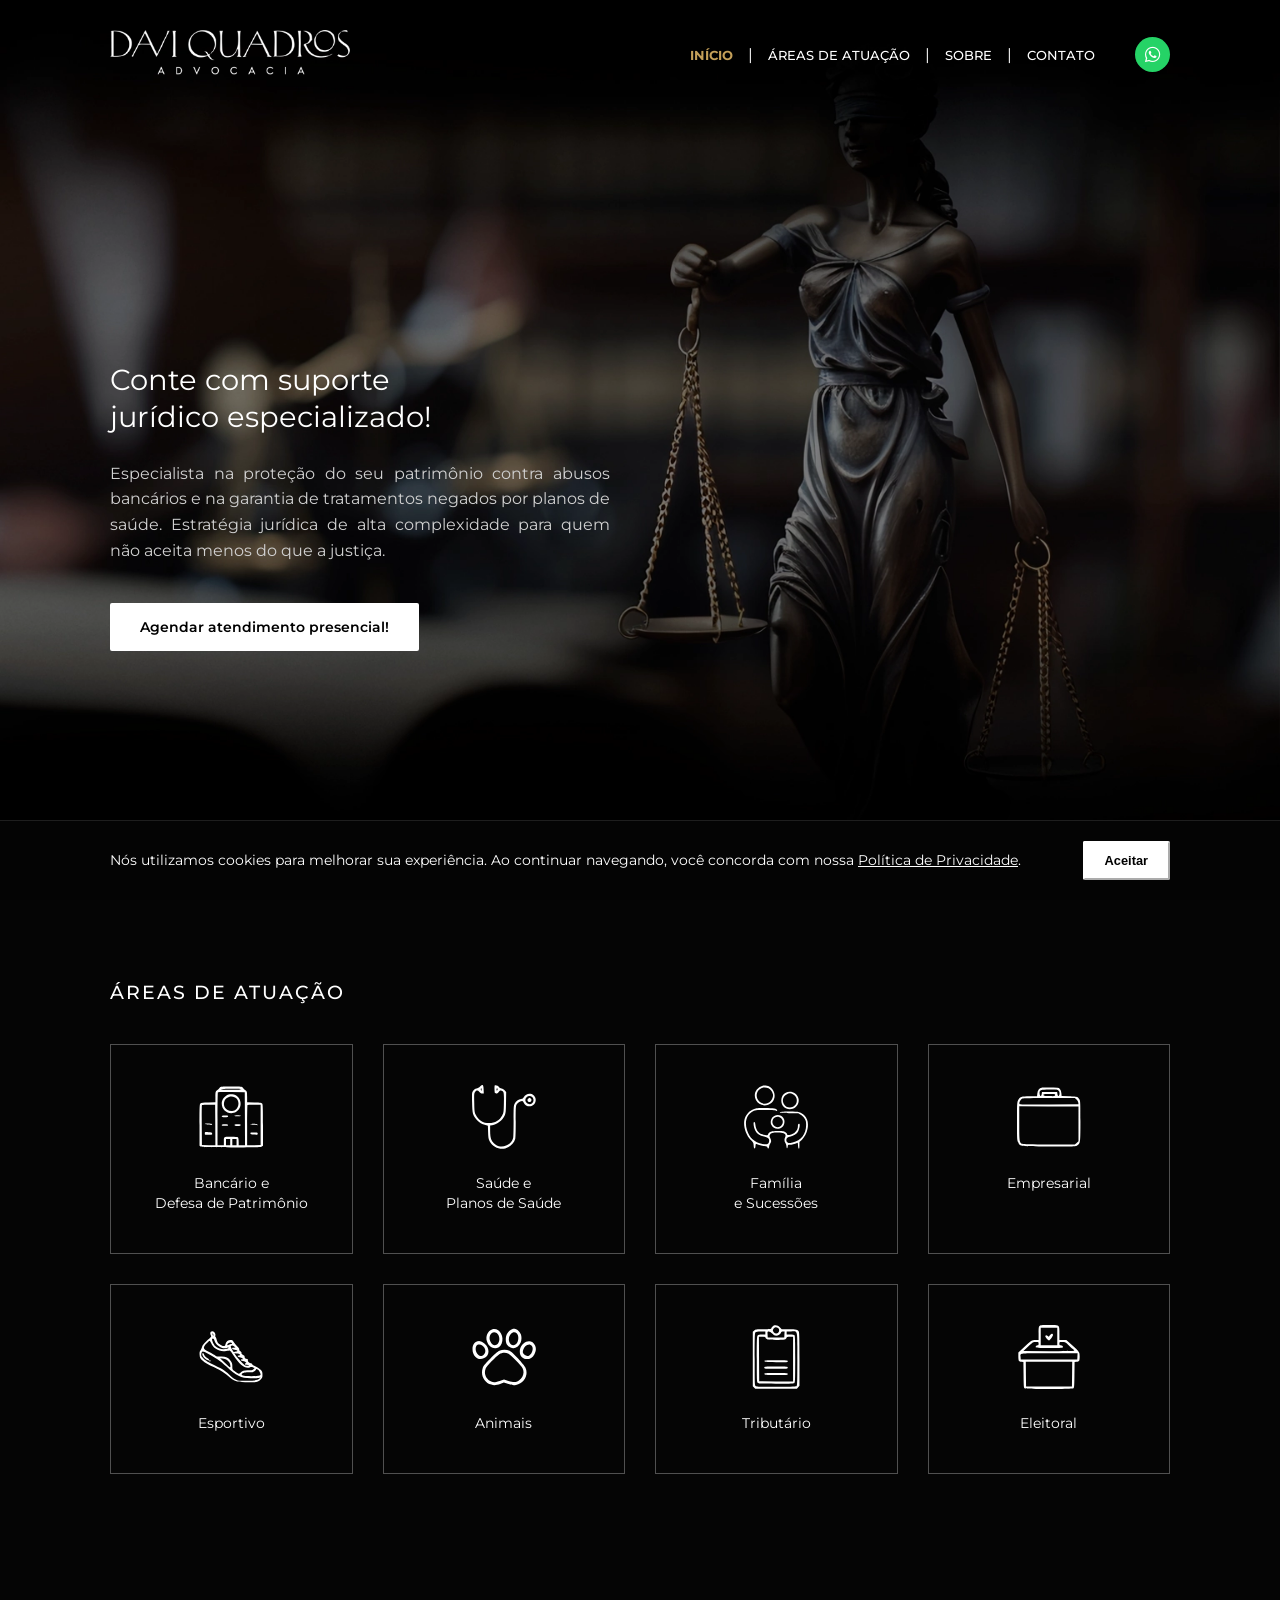
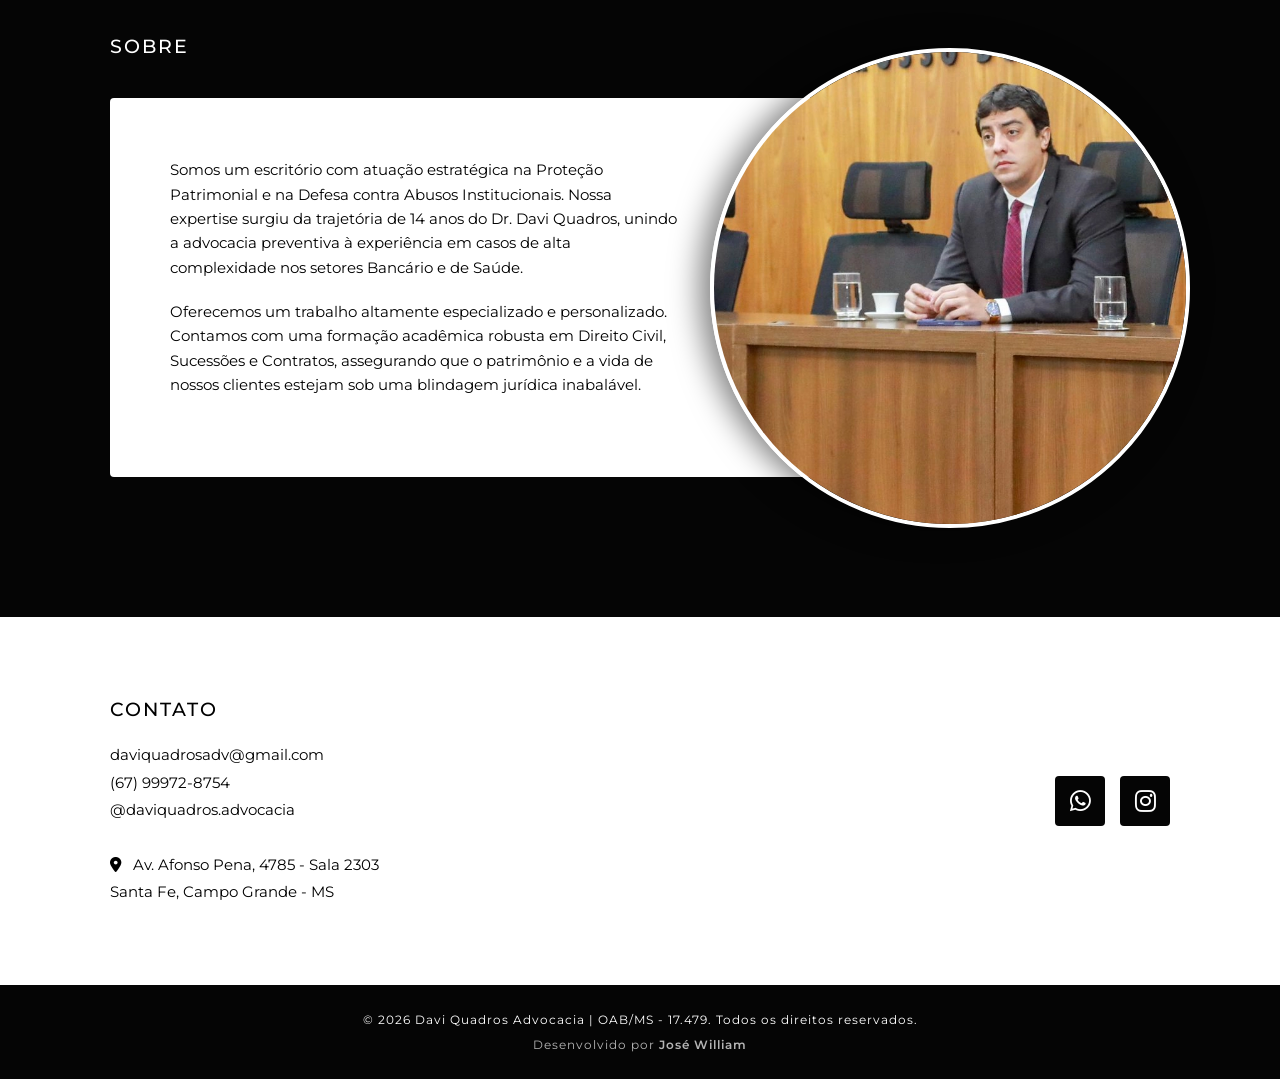
==== index.html @ 4dea865b "perf: otimiza métricas do Core Web Vitals para o Google PageSpeed - Adiciona tag de preload para a i" ====
<!doctype html>
<html lang="pt-BR">
  <head>
    <meta charset="UTF-8" />
    <meta name="viewport" content="width=device-width, initial-scale=1.0" />
    <meta name="color-scheme" content="dark" />
    <meta
      name="description"
      content="Davi Quadros Advocacia. Especialista na proteção do seu patrimônio contra abusos bancários e planos de saúde em Campo Grande - MS."
    />

    <meta property="og:type" content="website" />
    <meta
      property="og:title"
      content="Davi Quadros Advocacia | Especialista em Direito Bancário e Saúde"
    />
    <meta
      property="og:description"
      content="Especialista na proteção do seu patrimônio contra abusos bancários e na garantia de tratamentos negados por planos de saúde."
    />
    <meta property="og:url" content="https://davi-araujo-quadros.vercel.app/" />
    <meta
      property="og:image"
      content="https://davi-araujo-quadros.vercel.app/images/previewwhatsap.png"
    />
    <meta property="og:image:width" content="1200" />
    <meta property="og:image:height" content="630" />

    <link rel="preconnect" href="https://fonts.googleapis.com" />
    <link rel="preconnect" href="https://fonts.gstatic.com" crossorigin />
    <link
      href="https://fonts.googleapis.com/css2?family=Montserrat:wght@300;400;500;600;700&display=swap"
      rel="stylesheet"
    />

    <link
      rel="stylesheet"
      href="https://cdnjs.cloudflare.com/ajax/libs/font-awesome/6.4.0/css/all.min.css"
      media="print"
      onload="this.media = 'all'"
    />
    <noscript
      ><link
        rel="stylesheet"
        href="https://cdnjs.cloudflare.com/ajax/libs/font-awesome/6.4.0/css/all.min.css"
    /></noscript>
    <link rel="preload" as="image" href="./images/background.webp" />
    <link rel="stylesheet" href="style.css" />

    <title>
      Davi Quadros Advocacia | Especialista em Direito Bancário e Saúde
    </title>
  </head>
  <body>
    <div class="scroll-progress-container">
      <div class="scroll-progress-bar" id="myBar"></div>
    </div>
    <header class="header">
      <nav class="navbar container">
        <a href="#inicio" class="logo" aria-label="Davi Quadros Advocacia">
          <img src="./images/logo.png" alt="Logo Davi Quadros Advocacia" />
        </a>

        <ul class="nav-list">
          <li><a href="#inicio">INÍCIO</a></li>
          <li><a href="#atuacao">ÁREAS DE ATUAÇÃO</a></li>
          <li><a href="#sobre">SOBRE</a></li>
          <li><a href="#contato">CONTATO</a></li>
        </ul>

        <a
          href="https://wa.me/5567999728754?text=Olá! Visitei o site e gostaria de agendar um atendimento com o Dr. Davi."
          target="_blank"
          rel="noopener noreferrer"
          class="nav-whatsapp"
          aria-label="Fale pelo WhatsApp"
        >
          <i class="fa-brands fa-whatsapp"></i>
        </a>

        <button class="mobile-btn" aria-label="Abrir menu">
          <i class="fa-solid fa-bars"></i>
        </button>
      </nav>
    </header>

    <main>
      <section id="inicio" class="hero">
        <div class="hero-content container">
          <h1 class="hero-title">
            Conte com suporte<br />jurídico especializado!
          </h1>
          <p class="hero-description">
            Especialista na proteção do seu patrimônio contra abusos bancários e
            na garantia de tratamentos negados por planos de saúde. Estratégia
            jurídica de alta complexidade para quem não aceita menos do que a
            justiça.
          </p>
          <a
            href="https://wa.me/5567999728754?text=Olá! Visitei o site e gostaria de agendar um atendimento com o Dr. Davi."
            target="_blank"
            rel="noopener noreferrer"
            class="btn-primary"
            >Agendar atendimento presencial!</a
          >
        </div>
      </section>

      <section id="atuacao" class="atuacao">
        <div class="container">
          <h2 class="section-title">ÁREAS DE ATUAÇÃO</h2>

          <div class="atuacao-grid">
            <article class="card-area">
              <div class="card-icon">
                <img src="./images/bancario.svg" alt="Ícone Bancário" />
              </div>
              <h3>Bancário e<br />Defesa de Patrimônio</h3>
            </article>

            <article class="card-area">
              <div class="card-icon">
                <img src="./images/medico.svg" alt="Ícone Saúde" />
              </div>
              <h3>Saúde e<br />Planos de Saúde</h3>
            </article>

            <article class="card-area">
              <div class="card-icon">
                <img src="./images/familia.svg" alt="Ícone Família" />
              </div>
              <h3>Família<br />e Sucessões</h3>
            </article>

            <article class="card-area">
              <div class="card-icon">
                <img src="./images/empresa.svg" alt="Ícone Empresarial" />
              </div>
              <h3>Empresarial</h3>
            </article>

            <article class="card-area">
              <div class="card-icon">
                <img src="./images/esportivo.svg" alt="Ícone Esportivo" />
              </div>
              <h3>Esportivo</h3>
            </article>

            <article class="card-area">
              <div class="card-icon">
                <img src="./images/animal.svg" alt="Ícone Animal" />
              </div>
              <h3>Animais</h3>
            </article>

            <article class="card-area">
              <div class="card-icon">
                <img src="./images/tributario.svg" alt="Ícone Tributario" />
              </div>
              <h3>Tributário</h3>
            </article>

            <article class="card-area">
              <div class="card-icon">
                <img src="./images/eleitoral.svg" alt="Ícone Eleitoral" />
              </div>

              <h3>Eleitoral</h3>
            </article>
          </div>
        </div>
      </section>

      <section id="sobre" class="sobre">
        <div class="container">
          <h2 class="section-title">SOBRE</h2>

          <div class="sobre-wrapper">
            <div class="sobre-texto-box">
              <p>
                Somos um escritório com atuação estratégica na Proteção
                Patrimonial e na Defesa contra Abusos Institucionais. Nossa
                expertise surgiu da trajetória de 14 anos do Dr. Davi Quadros,
                unindo a advocacia preventiva à experiência em casos de alta
                complexidade nos setores Bancário e de Saúde.
              </p>
              <p>
                Oferecemos um trabalho altamente especializado e personalizado.
                Contamos com uma formação acadêmica robusta em Direito Civil,
                Sucessões e Contratos, assegurando que o patrimônio e a vida de
                nossos clientes estejam sob uma blindagem jurídica inabalável.
              </p>
            </div>

            <div class="sobre-imagem">
              <img
                src="./images/fotodavi2.webp"
                alt="Dr. Davi Quadros em reunião"
              />
            </div>
          </div>
        </div>
      </section>

      <section id="contato" class="contato">
        <div class="container contato-container">
          <div class="contato-info">
            <h2 class="section-title title-dark">CONTATO</h2>
            <address class="endereco">
              <a href="mailto:daviquadrosadv@gmail.com"
                >daviquadrosadv@gmail.com</a
              ><br />
              <a href="tel:+5567999728754">(67) 99972-8754</a><br />
              <a
                href="https://instagram.com/daviquadros.advocacia"
                target="_blank"
                rel="noopener noreferrer"
                >@daviquadros.advocacia</a
              ><br /><br />

              <a
                href="https://www.google.com/maps/search/?api=1&query=Av.+Afonso+Pena,+4785+-+Santa+Fe,+Campo+Grande+-+MS"
                target="_blank"
                rel="noopener noreferrer"
              >
                <i
                  class="fa-solid fa-location-dot"
                  style="margin-right: 8px"
                ></i>
                Av. Afonso Pena, 4785 - Sala 2303<br />
                Santa Fe, Campo Grande - MS
              </a>
            </address>
          </div>

          <div class="contato-botoes">
            <a
              href="https://wa.me/5567999728754?text=Olá! Visitei o site e gostaria de agendar um atendimento com o Dr. Davi."
              target="_blank"
              rel="noopener noreferrer"
              class="btn-square"
              aria-label="WhatsApp"
              ><i class="fa-brands fa-whatsapp"></i
            ></a>
            <a
              href="https://instagram.com/daviquadros.advocacia"
              target="_blank"
              rel="noopener noreferrer"
              class="btn-square"
              aria-label="Instagram"
              ><i class="fa-brands fa-instagram"></i
            ></a>
          </div>
        </div>
      </section>
    </main>

    <footer class="footer">
      <div class="container">
        <p>
          &copy; <span id="ano-atual"></span> Davi Quadros Advocacia | OAB/MS -
          17.479. Todos os direitos reservados.
        </p>
        <p class="dev-credits">
          Desenvolvido por <strong>José William</strong>
        </p>
      </div>
    </footer>

    <div id="cookie-banner" class="cookie-banner">
      <div class="container cookie-container">
        <p>
          Nós utilizamos cookies para melhorar sua experiência. Ao continuar
          navegando, você concorda com nossa
          <a href="politica-privacidade.html">Política de Privacidade</a>.
        </p>
        <button id="accept-cookies" class="btn-primary btn-cookie">
          Aceitar
        </button>
      </div>
    </div>
    <a
      href="https://wa.me/5567999728754?text=Olá! Visitei o site e gostaria de agendar um atendimento com o Dr. Davi."
      class="wa-flutuante"
      target="_blank"
      rel="noopener noreferrer"
      aria-label="WhatsApp"
    >
      <i class="fa-brands fa-whatsapp"></i>
    </a>
    <script src="script.js"></script>
  </body>
</html>
---- style.css ----
html {
  scroll-behavior: smooth; /* Rolagem suave ao clicar no menu */
  scroll-padding-top: 6.25rem;
}

* {
  margin: 0;
  padding: 0;
  box-sizing: border-box;
}

:root {
  --bg-dark: #050505;
  --bg-light: #ffffff;
  --text-light: #ffffff;
  --text-dark: #000000;
  --wa-green: #25d366;
  --container-width: 68.75rem;
}

body {
  background-color: var(--bg-dark);
  color: var(--text-light);
  font-family: 'Montserrat', sans-serif;
  overflow-x: hidden;
}

/* =========================================
   BARRA DE PROGRESSO DE ROLAGEM
   ========================================= */
.scroll-progress-container {
  position: fixed;
  top: 0;
  left: 0;
  z-index: 9999; /* Fica acima de TUDO, até do header */
  width: 100%;
  height: 3px; /* Bem fininha e elegante */
  background: transparent;
}

.scroll-progress-bar {
  height: 100%;
  background: #fefefe !important; /* Linha branca. Se quiser verde, use var(--wa-green) */
  width: 0%; /* Começa zerada */
  transition: width 0.1s ease-out; /* Deixa o movimento fluido */
}

/* CLASSE DE CENTRALIZAÇÃO */
.container {
  width: 100%;
  max-width: var(--container-width);
  margin: 0 auto;
  padding: 0 1.25rem;
}

/* Títulos universais das seções */
.section-title {
  font-size: 1.2rem;
  font-weight: 500;
  letter-spacing: 0.125rem;
  margin-bottom: 1.25rem;
}

/* =========================================
   HEADER (CABEÇALHO)
   ========================================= */
.header {
  width: 100%;
  position: fixed;
  top: 0;
  left: 0;
  z-index: 100;
  padding: 1.875rem 0;
  transition: all 0.3s ease;
}

.header.scrolled {
  background-color: rgba(
    5,
    5,
    5,
    0.92
  ) !important; /* Preto com 70% de transparência */
  backdrop-filter: blur(15px); /* O efeito de desfoque */
  -webkit-backdrop-filter: blur(15px); /* Suporte para navegadores Apple */
  padding: 1rem 0; /* diminui um pouco a altura do header ao rolar */
  box-shadow: 0px 4px 20px rgba(0, 0, 0, 0.4);
}

.navbar {
  display: flex;
  justify-content: space-between;
  align-items: center;
}

.logo img {
  height: 2.8125rem;
}

.nav-list {
  display: flex;
  list-style: none;
  align-items: center;
  margin-left: auto;
  margin-right: 2.5rem;
}

.nav-list li a {
  color: var(--text-light);
  text-decoration: none;
  font-size: 0.8rem;
  font-weight: 500;
  transition: 0.3s;
}

.nav-list li a:hover {
  color: #cccccc;
}

.nav-list li a.active {
  color: #c5a059 !important;
  font-weight: 700;
}

.nav-list li:not(:last-child)::after {
  content: '|';
  color: var(--text-light);
  margin: 0 0.9375rem;
}

.nav-whatsapp {
  background-color: var(--wa-green);
  color: white;
  width: 2.1875rem;
  height: 2.1875rem;
  display: flex;
  align-items: center;
  justify-content: center;
  border-radius: 50%;
  text-decoration: none;
  font-size: 1.1rem;
  transition: transform 0.3s ease;
}

.nav-whatsapp:hover {
  transform: scale(1.1);
}

.mobile-btn {
  display: none;
  background: none;
  border: none;
  color: white;
  font-size: 1.5rem;
  cursor: pointer;
}

/* =========================================
   SEÇÃO HERO (INÍCIO)
   ========================================= */
.hero {
  min-height: 100vh;
  display: flex;
  align-items: center;
  /* Substitua a URL pela sua imagem da Justiça */
  background-image: url('./images/background.webp');
  background-size: cover;
  background-position: center right;
  padding-top: 10rem !important; /* Evita que o texto encoste no header */
  padding-bottom: 3rem;
}

.hero-title {
  font-size: 1.8rem;
  font-weight: 400;
  line-height: 1.3;
  margin-bottom: 1.5625rem;
}

.hero-description {
  font-size: 1rem;
  line-height: 1.6;
  max-width: 31.25rem;
  margin-bottom: 2.5rem;
  color: #d1d1d1;
  text-align: justify;
}

.btn-primary {
  display: inline-block;
  background-color: var(--bg-light);
  color: var(--text-dark);
  text-decoration: none;
  padding: 0.9375rem 1.875rem;
  font-weight: 600;
  font-size: 0.9rem;
  border-radius: 0.125rem;
  transition: 0.3s;
}

.btn-primary:hover {
  background-color: #e0e0e0;
}

/* =========================================
   ÁREAS DE ATUAÇÃO
   ========================================= */
.atuacao {
  padding: 5rem 0;
}

.atuacao-grid {
  display: grid;
  grid-template-columns: repeat(4, 1fr);
  gap: 1.875rem;
  margin-top: 2.5rem;
}

.card-area {
  border: 1px solid rgba(255, 255, 255, 0.3); /* Borda mais fina e elegante */
  padding: 2.5rem 1.25rem;
  display: flex;
  flex-direction: column;
  align-items: center;
  text-align: center;
  transition: all 0.4s cubic-bezier(0.175, 0.885, 0.32, 1.275); /* Animação com "bounce" */
}

.card-area:hover {
  background-color: rgba(255, 255, 255, 0.08);
  transform: translateY(-10px); /* Card sobe */
  border-color: var(--bg-light); /* Borda brilha */
  box-shadow: 0 15px 30px rgba(0, 0, 0, 0.5);
}

.card-icon {
  margin-bottom: 1.25rem;
}

.card-icon img {
  height: 4rem;
  width: auto;
  aspect-ratio: 1 / 1;
  filter: invert(1); /* Deixa ícones pretos brancos, caso não sejam */
}

.card-area h3 {
  font-size: 0.9rem;
  font-weight: 400;
  line-height: 1.4;
}

/* =========================================
   SOBRE
   ========================================= */
.sobre {
  padding: 80px 0;
}

.sobre-wrapper {
  display: flex;
  align-items: center;
  position: relative;
  margin-top: 2.5rem;
  margin-bottom: 3.75rem;
}

.sobre-texto-box {
  background-color: var(--bg-light);
  color: var(--text-dark);
  width: 80%;
  padding: 3.75rem 17.5rem 3.75rem 3.75rem;
  border-radius: 0.25rem;
}

.sobre-texto-box p {
  margin-bottom: 1.25rem;
  line-height: 1.6;
  font-size: 0.95rem;
}

.sobre-imagem {
  position: absolute;
  right: -1.25rem;
  width: 30rem;
  height: 30rem;
  border-radius: 50%;
  border: 0.25rem solid var(--bg-light);
  overflow: hidden;
  box-shadow: -0.625rem 0 1.875rem rgba(0, 0, 0, 0.5);
}

.sobre-imagem img {
  width: 100%;
  height: 100%;
  object-fit: cover;
}

/* =========================================
   CONTATO E FOOTER (INVERSÃO DE CORES)
   ========================================= */
.contato {
  background-color: var(--bg-light); /* Fundo Branco! */
  color: var(--text-dark); /* Texto Preto! */
  padding: 80px 0;
}

.contato-container {
  display: flex;
  justify-content: space-between;
  align-items: center;
}

.title-dark {
  color: var(--text-dark);
}

.endereco {
  font-style: normal;
  line-height: 1.8;
  font-size: 0.95rem;
}

.endereco a {
  color: var(--text-dark);
  text-decoration: none;
}

.contato-botoes {
  display: flex;
  gap: 0.9375rem;
}

.btn-square {
  background-color: var(--bg-dark); /* Botões Pretos */
  color: var(--text-light); /* Ícones Brancos */
  width: 3.125rem;
  height: 3.125rem;
  display: flex;
  align-items: center;
  justify-content: center;
  font-size: 1.5rem;
  text-decoration: none;
  border-radius: 0.25rem;
  transition: 0.3s;
}

.btn-square:hover {
  background-color: #333333;
}

.footer {
  background-color: var(--bg-dark);
  color: var(--text-light);
  text-align: center;
  padding: 1.5625rem 0; /* 25px */
  font-size: 0.75rem;
  letter-spacing: 0.0625rem; /* 1px */
  line-height: 1.6;
}

.dev-credits {
  margin-top: 0.3125rem; /* 5px */
  opacity: 0.7; /* Deixa o crédito do dev um pouco mais discreto que o copyright */
}

.dev-credits strong {
  color: var(--text-light);
  font-weight: 600;
}

.cookie-banner {
  position: fixed;
  bottom: 0;
  left: 0;
  width: 100%;
  background-color: rgba(5, 5, 5, 0.95); /* Quase preto com transparência */
  border-top: 1px solid rgba(255, 255, 255, 0.1);
  color: var(--text-light);
  padding: 1.25rem 0;
  z-index: 9999;
  display: none; /* Começa escondido, o JS mostra */
}

.cookie-container {
  display: flex;
  justify-content: space-between;
  align-items: center;
  gap: 1.25rem;
}

.cookie-banner p {
  font-size: 0.85rem;
  line-height: 1.5;
}

.cookie-banner a {
  color: var(--text-light);
  text-decoration: underline;
}

.btn-cookie {
  padding: 0.625rem 1.25rem;
  font-size: 0.8rem;
  white-space: nowrap;
  cursor: pointer;
}

/* =========================================
   RESPONSIVO (CELULAR E TABLETS PEQUENOS)
   ========================================= */
@media screen and (max-width: 992px) {
  .atuacao-grid {
    grid-template-columns: repeat(2, 1fr); /* 2 colunas no tablet/mobile */
  }

  .sobre-texto-box {
    padding: 2.5rem 9.375rem 2.5rem 2.5rem;
    width: 85%;
  }

  .sobre-imagem {
    width: 18.75rem;
    height: 18.75rem;
  }
}
/* =========================================
   RESPONSIVO (CELULAR E TABLETS PEQUENOS)
   ========================================= */
@media screen and (max-width: 768px) {
  /* 1. Banner de Cookies */
  .cookie-container {
    flex-direction: column;
    text-align: center;
  }

  /* 2. Header e Menu Mobile */
  .nav-list,
  .nav-whatsapp {
    display: none; /* Esconde menu e WA no mobile. O script.js vai abri-los */
  }

  .mobile-btn {
    display: block; /* Mostra o hambúrguer */
  }

  /* Estilo do menu mobile quando o botão for clicado (classe .active) */
  .nav-list.active {
    display: flex;
    flex-direction: column;
    position: absolute;
    top: 5rem; /* Fica logo abaixo do header */
    left: 0;
    width: 100%;
    background-color: var(--bg-dark);
    padding: 1.875rem 0;
    margin: 0; /* Remove a margem automática que empurrava para a direita */
    border-bottom: 1px solid #333; /* Uma linha discreta separando o menu do site */
  }

  /* Centraliza os links no mobile */
  .nav-list.active li {
    width: 100%;
    text-align: center;
  }

  .nav-list.active li:not(:last-child)::after {
    display: none; /* Esconde aquelas barrinhas | no celular */
  }

  /* 3. Seções e Espaçamentos Gerais */
  .hero {
    min-height: auto; /* Remove a obrigatoriedade de ocupar a tela toda */
    padding-top: 6rem; /* Empurra o texto para baixo do menu fixo */
    padding-bottom: 3rem; /* Diminui a sobra na parte de baixo */
  }

  .hero-title {
    font-size: 2.2rem;
  }

  .hero-description {
    font-size: 0.95rem;
  }

  /* Diminui o respiro no topo e na base de todas as outras seções */
  .atuacao,
  .sobre,
  .contato {
    padding: 2.1875rem 0;
  }

  /* 4. Áreas de Atuação */
  .card-icon img {
    height: 2.5rem;
  }

  /* 5. Seção Sobre */
  .sobre-wrapper {
    flex-direction: column;
  }

  .sobre-texto-box {
    width: 100%;
    padding: 2.5rem 1.875rem 5rem 1.875rem; /* Padding extra embaixo pra foto encaixar */
  }

  .sobre-imagem {
    position: relative;
    margin-top: -3.75rem; /* Faz a foto sobrepor a caixa branca no mobile */
    right: auto;
    width: 15.625rem;
    height: 15.625rem;
  }

  /* 6. Seção Contato */
  .contato-container {
    flex-direction: column;
    align-items: flex-start;
    gap: 1.875rem;
  }

  /* 7. Botão Flutuante (Correção de Visibilidade) */
  .wa-flutuante {
    display: flex; /* Garante que o botão apareça no celular */
  }
}

/* Classes para o JavaScript (Animações de entrada) */
.reveal {
  opacity: 0;
  transform: translateY(3.125rem); /* Começa 50px mais para baixo */
  transition:
    opacity 1s ease,
    transform 1s ease; /* Duração de 1 segundo */
}

.reveal.fadeIn {
  opacity: 1;
  transform: translateY(0); /* Sobe para a posição original */
}
/* Botão Flutuante Global */
.wa-flutuante {
  position: fixed;
  bottom: 1.875rem; /* 30px */
  right: 1.875rem; /* 30px */
  background-color: var(--wa-green);
  color: var(--text-light);
  width: 3.75rem; /* 60px */
  height: 3.75rem; /* 60px */
  border-radius: 50%;
  display: flex;
  justify-content: center;
  align-items: center;
  font-size: 2rem;
  box-shadow: 0 4px 10px rgba(0, 0, 0, 0.3);
  z-index: 1000;
  text-decoration: none !important;
  transition:
    transform 0.3s ease,
    opacity 0.3s ease,
    visibility 0.3s ease;
  opacity: 0.75;
  visibility: visible;
}

.wa-flutuante:hover {
  transform: scale(1.1);
  opacity: 1;
}

/* Esconde o botão flutuante no computador (telas acima de 769px) */
@media screen and (min-width: 769px) {
  .wa-flutuante {
    display: none;
  }
}

.wa-flutuante.hide {
  opacity: 0; /* Esvanece suavemente */
  visibility: hidden; /* Deixa de ser clicável (para não atrapalhar os botões de baixo) */
  transform: scale(0.8) translateY(20px); /* Opcional: faz ele dar uma "descidinha" charmosa ao sumir */
}
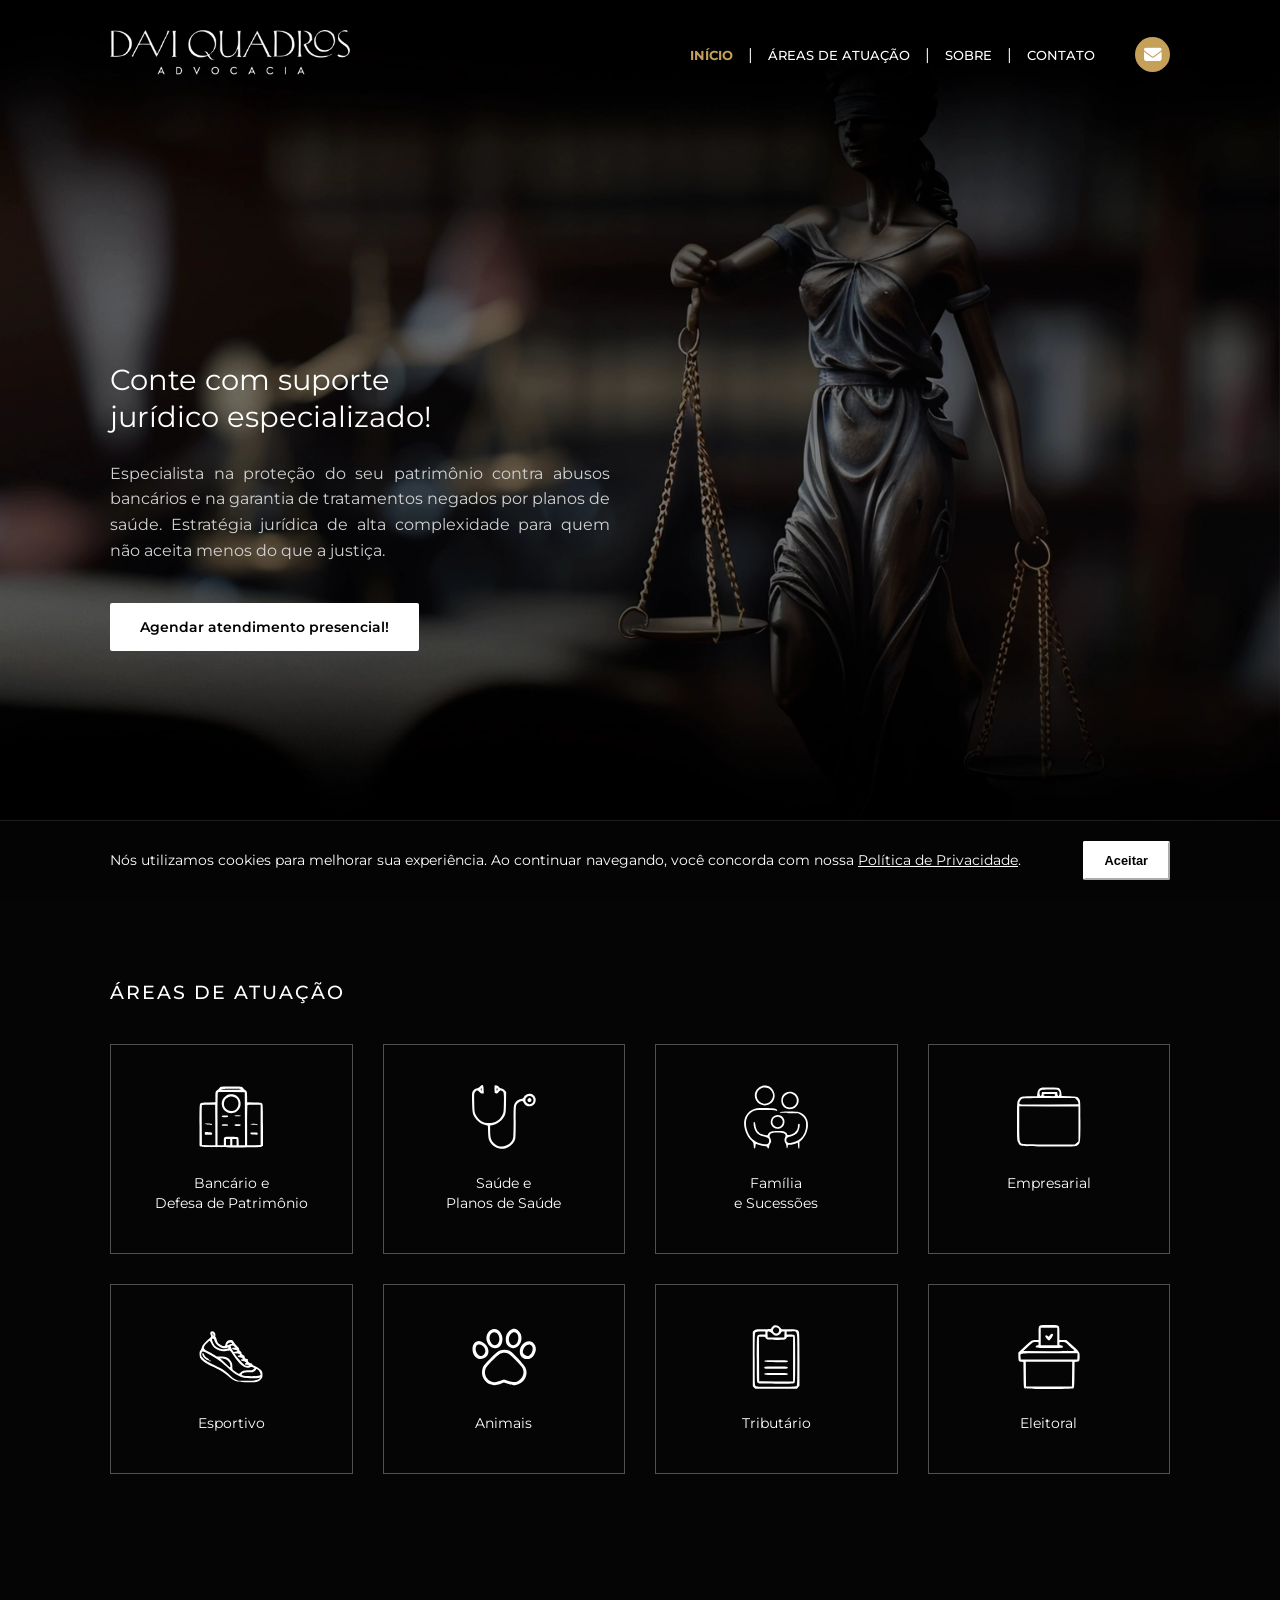
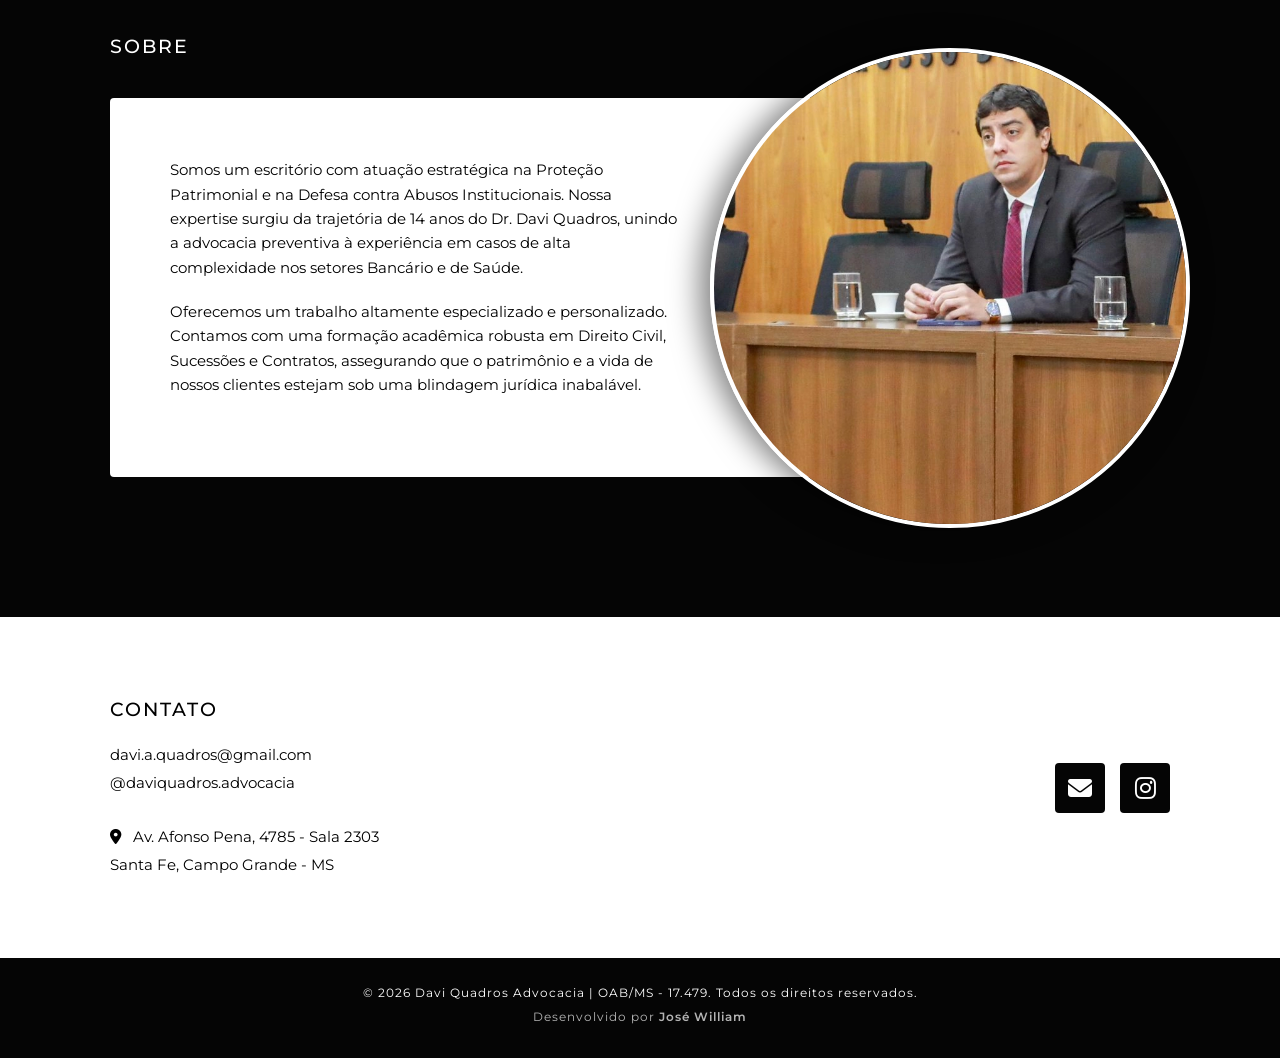
==== commit 073dae66: "refactor: substitui redirecionamentos e icones do whatsapp por e-mail" ====
--- a/index.html
+++ b/index.html
@@ -3,12 +3,15 @@
   <head>
     <meta charset="UTF-8" />
     <meta name="viewport" content="width=device-width, initial-scale=1.0" />
+    <title>
+      Davi Quadros Advocacia | Especialista em Direito Bancário e Saúde
+    </title>
+
     <meta name="color-scheme" content="dark" />
     <meta
       name="description"
       content="Davi Quadros Advocacia. Especialista na proteção do seu patrimônio contra abusos bancários e planos de saúde em Campo Grande - MS."
     />
-
     <meta property="og:type" content="website" />
     <meta
       property="og:title"
@@ -25,13 +28,17 @@
     />
     <meta property="og:image:width" content="1200" />
     <meta property="og:image:height" content="630" />
+
+    <link rel="preload" as="image" href="./images/background.webp" />
 
     <link rel="preconnect" href="https://fonts.googleapis.com" />
     <link rel="preconnect" href="https://fonts.gstatic.com" crossorigin />
     <link
+      rel="stylesheet"
       href="https://fonts.googleapis.com/css2?family=Montserrat:wght@300;400;500;600;700&display=swap"
-      rel="stylesheet"
-    />
+    />
+
+    <link rel="stylesheet" href="style.css" />
 
     <link
       rel="stylesheet"
@@ -39,17 +46,12 @@
       media="print"
       onload="this.media = 'all'"
     />
-    <noscript
-      ><link
+    <noscript>
+      <link
         rel="stylesheet"
         href="https://cdnjs.cloudflare.com/ajax/libs/font-awesome/6.4.0/css/all.min.css"
-    /></noscript>
-    <link rel="preload" as="image" href="./images/background.webp" />
-    <link rel="stylesheet" href="style.css" />
-
-    <title>
-      Davi Quadros Advocacia | Especialista em Direito Bancário e Saúde
-    </title>
+      />
+    </noscript>
   </head>
   <body>
     <div class="scroll-progress-container">
@@ -58,7 +60,7 @@
     <header class="header">
       <nav class="navbar container">
         <a href="#inicio" class="logo" aria-label="Davi Quadros Advocacia">
-          <img src="./images/logo.png" alt="Logo Davi Quadros Advocacia" />
+          <img src="./images/logo.webp" alt="Logo Davi Quadros Advocacia" />
         </a>
 
         <ul class="nav-list">
@@ -69,16 +71,18 @@
         </ul>
 
         <a
-          href="https://wa.me/5567999728754?text=Olá! Visitei o site e gostaria de agendar um atendimento com o Dr. Davi."
-          target="_blank"
-          rel="noopener noreferrer"
+          href="mailto:davi.a.quadros@gmail.com?subject=Agendamento de Atendimento - Pelo Site"
           class="nav-whatsapp"
-          aria-label="Fale pelo WhatsApp"
+          aria-label="Fale por E-mail"
         >
-          <i class="fa-brands fa-whatsapp"></i>
+          <i class="fa-solid fa-envelope"></i>
         </a>
 
-        <button class="mobile-btn" aria-label="Abrir menu">
+        <button
+          class="mobile-btn"
+          aria-label="Abrir menu"
+          aria-expanded="false"
+        >
           <i class="fa-solid fa-bars"></i>
         </button>
       </nav>
@@ -97,9 +101,7 @@
             justiça.
           </p>
           <a
-            href="https://wa.me/5567999728754?text=Olá! Visitei o site e gostaria de agendar um atendimento com o Dr. Davi."
-            target="_blank"
-            rel="noopener noreferrer"
+            href="mailto:davi.a.quadros@gmail.com?subject=Agendamento de Atendimento - Pelo Site"
             class="btn-primary"
             >Agendar atendimento presencial!</a
           >
@@ -207,10 +209,10 @@
           <div class="contato-info">
             <h2 class="section-title title-dark">CONTATO</h2>
             <address class="endereco">
-              <a href="mailto:daviquadrosadv@gmail.com"
-                >daviquadrosadv@gmail.com</a
+              <a href="mailto:davi.a.quadros@gmail.com"
+                >davi.a.quadros@gmail.com</a
               ><br />
-              <a href="tel:+5567999728754">(67) 99972-8754</a><br />
+
               <a
                 href="https://instagram.com/daviquadros.advocacia"
                 target="_blank"
@@ -219,7 +221,7 @@
               ><br /><br />
 
               <a
-                href="https://www.google.com/maps/search/?api=1&query=Av.+Afonso+Pena,+4785+-+Santa+Fe,+Campo+Grande+-+MS"
+                href="https://www.google.com/maps/search/?api=1&query=Av.+Afonso+Pena,+4785,+Santa+Fe,+Campo+Grande+-+MS"
                 target="_blank"
                 rel="noopener noreferrer"
               >
@@ -235,12 +237,10 @@
 
           <div class="contato-botoes">
             <a
-              href="https://wa.me/5567999728754?text=Olá! Visitei o site e gostaria de agendar um atendimento com o Dr. Davi."
-              target="_blank"
-              rel="noopener noreferrer"
+              href="mailto:davi.a.quadros@gmail.com?subject=Agendamento de Atendimento - Pelo Site"
               class="btn-square"
-              aria-label="WhatsApp"
-              ><i class="fa-brands fa-whatsapp"></i
+              aria-label="Enviar E-mail"
+              ><i class="fa-solid fa-envelope"></i
             ></a>
             <a
               href="https://instagram.com/daviquadros.advocacia"
@@ -280,13 +280,11 @@
       </div>
     </div>
     <a
-      href="https://wa.me/5567999728754?text=Olá! Visitei o site e gostaria de agendar um atendimento com o Dr. Davi."
+      href="mailto:davi.a.quadros@gmail.com?subject=Agendamento de Atendimento - Pelo Site"
       class="wa-flutuante"
-      target="_blank"
-      rel="noopener noreferrer"
-      aria-label="WhatsApp"
+      aria-label="Enviar E-mail"
     >
-      <i class="fa-brands fa-whatsapp"></i>
+      <i class="fa-solid fa-envelope"></i>
     </a>
     <script src="script.js"></script>
   </body>
--- a/style.css
+++ b/style.css
@@ -1,51 +1,37 @@
-html {
-  scroll-behavior: smooth; /* Rolagem suave ao clicar no menu */
-  scroll-padding-top: 6.25rem;
-}
-
-* {
-  margin: 0;
-  padding: 0;
-  box-sizing: border-box;
-}
-
+/* =========================================
+   1. VARIÁVEIS E CONFIGURAÇÕES GLOBAIS
+   ========================================= */
 :root {
   --bg-dark: #050505;
   --bg-light: #ffffff;
   --text-light: #ffffff;
   --text-dark: #000000;
-  --wa-green: #25d366;
+  --btn-accent: #c5a059;
   --container-width: 68.75rem;
+}
+
+html {
+  scroll-behavior: smooth; /* Rolagem suave ao clicar no menu */
+  scroll-padding-top: 6.25rem; /* Evita que o header cubra os títulos ao rolar */
+}
+
+* {
+  margin: 0;
+  padding: 0;
+  box-sizing: border-box;
 }
 
 body {
   background-color: var(--bg-dark);
   color: var(--text-light);
   font-family: 'Montserrat', sans-serif;
-  overflow-x: hidden;
+  overflow-x: hidden; /* Evita barra de rolagem horizontal indesejada */
 }
 
 /* =========================================
-   BARRA DE PROGRESSO DE ROLAGEM
+   2. CLASSES UTILITÁRIAS E GLOBAIS
    ========================================= */
-.scroll-progress-container {
-  position: fixed;
-  top: 0;
-  left: 0;
-  z-index: 9999; /* Fica acima de TUDO, até do header */
-  width: 100%;
-  height: 3px; /* Bem fininha e elegante */
-  background: transparent;
-}
-
-.scroll-progress-bar {
-  height: 100%;
-  background: #fefefe !important; /* Linha branca. Se quiser verde, use var(--wa-green) */
-  width: 0%; /* Começa zerada */
-  transition: width 0.1s ease-out; /* Deixa o movimento fluido */
-}
-
-/* CLASSE DE CENTRALIZAÇÃO */
+/* Limita a largura do conteúdo e centraliza */
 .container {
   width: 100%;
   max-width: var(--container-width);
@@ -53,7 +39,7 @@
   padding: 0 1.25rem;
 }
 
-/* Títulos universais das seções */
+/* Títulos padrões das seções */
 .section-title {
   font-size: 1.2rem;
   font-weight: 500;
@@ -61,8 +47,40 @@
   margin-bottom: 1.25rem;
 }
 
+/* Barra de progresso de rolagem no topo da tela */
+.scroll-progress-container {
+  position: fixed;
+  top: 0;
+  left: 0;
+  z-index: 9999;
+  width: 100%;
+  height: 3px;
+  background: transparent;
+}
+
+.scroll-progress-bar {
+  height: 100%;
+  background: #fefefe !important;
+  width: 0%;
+  transition: width 0.1s ease-out;
+}
+
+/* Animações de Fade-In controladas pelo JavaScript */
+.reveal {
+  opacity: 0;
+  transform: translateY(3.125rem);
+  transition:
+    opacity 1s ease,
+    transform 1s ease;
+}
+
+.reveal.fadeIn {
+  opacity: 1;
+  transform: translateY(0);
+}
+
 /* =========================================
-   HEADER (CABEÇALHO)
+   3. HEADER E NAVEGAÇÃO
    ========================================= */
 .header {
   width: 100%;
@@ -74,16 +92,12 @@
   transition: all 0.3s ease;
 }
 
+/* Efeito Glassmorphism adicionado via JS ao rolar */
 .header.scrolled {
-  background-color: rgba(
-    5,
-    5,
-    5,
-    0.92
-  ) !important; /* Preto com 70% de transparência */
-  backdrop-filter: blur(15px); /* O efeito de desfoque */
-  -webkit-backdrop-filter: blur(15px); /* Suporte para navegadores Apple */
-  padding: 1rem 0; /* diminui um pouco a altura do header ao rolar */
+  background-color: rgba(5, 5, 5, 0.92) !important;
+  backdrop-filter: blur(15px);
+  -webkit-backdrop-filter: blur(15px);
+  padding: 1rem 0;
   box-shadow: 0px 4px 20px rgba(0, 0, 0, 0.4);
 }
 
@@ -97,6 +111,7 @@
   height: 2.8125rem;
 }
 
+/* Menu de Links */
 .nav-list {
   display: flex;
   list-style: none;
@@ -128,8 +143,9 @@
   margin: 0 0.9375rem;
 }
 
+/* Ícone do E-MAIL no Header */
 .nav-whatsapp {
-  background-color: var(--wa-green);
+  background-color: var(--btn-accent);
   color: white;
   width: 2.1875rem;
   height: 2.1875rem;
@@ -146,6 +162,7 @@
   transform: scale(1.1);
 }
 
+/* Botão Hamburguer (Oculto no Desktop) */
 .mobile-btn {
   display: none;
   background: none;
@@ -156,17 +173,18 @@
 }
 
 /* =========================================
-   SEÇÃO HERO (INÍCIO)
+   4. SEÇÕES DO SITE
    ========================================= */
+
+/* --- INÍCIO (Hero) --- */
 .hero {
   min-height: 100vh;
   display: flex;
   align-items: center;
-  /* Substitua a URL pela sua imagem da Justiça */
   background-image: url('./images/background.webp');
   background-size: cover;
   background-position: center right;
-  padding-top: 10rem !important; /* Evita que o texto encoste no header */
+  padding-top: 10rem !important;
   padding-bottom: 3rem;
 }
 
@@ -202,9 +220,7 @@
   background-color: #e0e0e0;
 }
 
-/* =========================================
-   ÁREAS DE ATUAÇÃO
-   ========================================= */
+/* --- ÁREAS DE ATUAÇÃO --- */
 .atuacao {
   padding: 5rem 0;
 }
@@ -217,19 +233,19 @@
 }
 
 .card-area {
-  border: 1px solid rgba(255, 255, 255, 0.3); /* Borda mais fina e elegante */
+  border: 1px solid rgba(255, 255, 255, 0.3);
   padding: 2.5rem 1.25rem;
   display: flex;
   flex-direction: column;
   align-items: center;
   text-align: center;
-  transition: all 0.4s cubic-bezier(0.175, 0.885, 0.32, 1.275); /* Animação com "bounce" */
+  transition: all 0.4s cubic-bezier(0.175, 0.885, 0.32, 1.275);
 }
 
 .card-area:hover {
   background-color: rgba(255, 255, 255, 0.08);
-  transform: translateY(-10px); /* Card sobe */
-  border-color: var(--bg-light); /* Borda brilha */
+  transform: translateY(-10px);
+  border-color: var(--bg-light);
   box-shadow: 0 15px 30px rgba(0, 0, 0, 0.5);
 }
 
@@ -241,7 +257,7 @@
   height: 4rem;
   width: auto;
   aspect-ratio: 1 / 1;
-  filter: invert(1); /* Deixa ícones pretos brancos, caso não sejam */
+  filter: invert(1);
 }
 
 .card-area h3 {
@@ -250,9 +266,7 @@
   line-height: 1.4;
 }
 
-/* =========================================
-   SOBRE
-   ========================================= */
+/* --- SOBRE --- */
 .sobre {
   padding: 80px 0;
 }
@@ -296,12 +310,10 @@
   object-fit: cover;
 }
 
-/* =========================================
-   CONTATO E FOOTER (INVERSÃO DE CORES)
-   ========================================= */
+/* --- CONTATO E BOTÕES --- */
 .contato {
-  background-color: var(--bg-light); /* Fundo Branco! */
-  color: var(--text-dark); /* Texto Preto! */
+  background-color: var(--bg-light);
+  color: var(--text-dark);
   padding: 80px 0;
 }
 
@@ -332,8 +344,8 @@
 }
 
 .btn-square {
-  background-color: var(--bg-dark); /* Botões Pretos */
-  color: var(--text-light); /* Ícones Brancos */
+  background-color: var(--bg-dark);
+  color: var(--text-light);
   width: 3.125rem;
   height: 3.125rem;
   display: flex;
@@ -349,19 +361,22 @@
   background-color: #333333;
 }
 
+/* =========================================
+   5. FOOTER E COMPONENTES EXTRAS
+   ========================================= */
 .footer {
   background-color: var(--bg-dark);
   color: var(--text-light);
   text-align: center;
-  padding: 1.5625rem 0; /* 25px */
+  padding: 1.5625rem 0;
   font-size: 0.75rem;
-  letter-spacing: 0.0625rem; /* 1px */
+  letter-spacing: 0.0625rem;
   line-height: 1.6;
 }
 
 .dev-credits {
-  margin-top: 0.3125rem; /* 5px */
-  opacity: 0.7; /* Deixa o crédito do dev um pouco mais discreto que o copyright */
+  margin-top: 0.3125rem;
+  opacity: 0.7;
 }
 
 .dev-credits strong {
@@ -369,17 +384,18 @@
   font-weight: 600;
 }
 
+/* --- BANNER DE COOKIES --- */
 .cookie-banner {
   position: fixed;
   bottom: 0;
   left: 0;
   width: 100%;
-  background-color: rgba(5, 5, 5, 0.95); /* Quase preto com transparência */
+  background-color: rgba(5, 5, 5, 0.95);
   border-top: 1px solid rgba(255, 255, 255, 0.1);
   color: var(--text-light);
   padding: 1.25rem 0;
   z-index: 9999;
-  display: none; /* Começa escondido, o JS mostra */
+  display: none; /* Controlado pelo JS */
 }
 
 .cookie-container {
@@ -406,148 +422,15 @@
   cursor: pointer;
 }
 
-/* =========================================
-   RESPONSIVO (CELULAR E TABLETS PEQUENOS)
-   ========================================= */
-@media screen and (max-width: 992px) {
-  .atuacao-grid {
-    grid-template-columns: repeat(2, 1fr); /* 2 colunas no tablet/mobile */
-  }
-
-  .sobre-texto-box {
-    padding: 2.5rem 9.375rem 2.5rem 2.5rem;
-    width: 85%;
-  }
-
-  .sobre-imagem {
-    width: 18.75rem;
-    height: 18.75rem;
-  }
-}
-/* =========================================
-   RESPONSIVO (CELULAR E TABLETS PEQUENOS)
-   ========================================= */
-@media screen and (max-width: 768px) {
-  /* 1. Banner de Cookies */
-  .cookie-container {
-    flex-direction: column;
-    text-align: center;
-  }
-
-  /* 2. Header e Menu Mobile */
-  .nav-list,
-  .nav-whatsapp {
-    display: none; /* Esconde menu e WA no mobile. O script.js vai abri-los */
-  }
-
-  .mobile-btn {
-    display: block; /* Mostra o hambúrguer */
-  }
-
-  /* Estilo do menu mobile quando o botão for clicado (classe .active) */
-  .nav-list.active {
-    display: flex;
-    flex-direction: column;
-    position: absolute;
-    top: 5rem; /* Fica logo abaixo do header */
-    left: 0;
-    width: 100%;
-    background-color: var(--bg-dark);
-    padding: 1.875rem 0;
-    margin: 0; /* Remove a margem automática que empurrava para a direita */
-    border-bottom: 1px solid #333; /* Uma linha discreta separando o menu do site */
-  }
-
-  /* Centraliza os links no mobile */
-  .nav-list.active li {
-    width: 100%;
-    text-align: center;
-  }
-
-  .nav-list.active li:not(:last-child)::after {
-    display: none; /* Esconde aquelas barrinhas | no celular */
-  }
-
-  /* 3. Seções e Espaçamentos Gerais */
-  .hero {
-    min-height: auto; /* Remove a obrigatoriedade de ocupar a tela toda */
-    padding-top: 6rem; /* Empurra o texto para baixo do menu fixo */
-    padding-bottom: 3rem; /* Diminui a sobra na parte de baixo */
-  }
-
-  .hero-title {
-    font-size: 2.2rem;
-  }
-
-  .hero-description {
-    font-size: 0.95rem;
-  }
-
-  /* Diminui o respiro no topo e na base de todas as outras seções */
-  .atuacao,
-  .sobre,
-  .contato {
-    padding: 2.1875rem 0;
-  }
-
-  /* 4. Áreas de Atuação */
-  .card-icon img {
-    height: 2.5rem;
-  }
-
-  /* 5. Seção Sobre */
-  .sobre-wrapper {
-    flex-direction: column;
-  }
-
-  .sobre-texto-box {
-    width: 100%;
-    padding: 2.5rem 1.875rem 5rem 1.875rem; /* Padding extra embaixo pra foto encaixar */
-  }
-
-  .sobre-imagem {
-    position: relative;
-    margin-top: -3.75rem; /* Faz a foto sobrepor a caixa branca no mobile */
-    right: auto;
-    width: 15.625rem;
-    height: 15.625rem;
-  }
-
-  /* 6. Seção Contato */
-  .contato-container {
-    flex-direction: column;
-    align-items: flex-start;
-    gap: 1.875rem;
-  }
-
-  /* 7. Botão Flutuante (Correção de Visibilidade) */
-  .wa-flutuante {
-    display: flex; /* Garante que o botão apareça no celular */
-  }
-}
-
-/* Classes para o JavaScript (Animações de entrada) */
-.reveal {
-  opacity: 0;
-  transform: translateY(3.125rem); /* Começa 50px mais para baixo */
-  transition:
-    opacity 1s ease,
-    transform 1s ease; /* Duração de 1 segundo */
-}
-
-.reveal.fadeIn {
-  opacity: 1;
-  transform: translateY(0); /* Sobe para a posição original */
-}
-/* Botão Flutuante Global */
+/* --- E-MAIL FLUTUANTE --- */
 .wa-flutuante {
   position: fixed;
-  bottom: 1.875rem; /* 30px */
-  right: 1.875rem; /* 30px */
-  background-color: var(--wa-green);
-  color: var(--text-light);
-  width: 3.75rem; /* 60px */
-  height: 3.75rem; /* 60px */
+  bottom: 1.875rem;
+  right: 1.875rem;
+  background-color: var(--btn-accent);
+  color: var(--text-light);
+  width: 3.75rem;
+  height: 3.75rem;
   border-radius: 50%;
   display: flex;
   justify-content: center;
@@ -569,15 +452,134 @@
   opacity: 1;
 }
 
-/* Esconde o botão flutuante no computador (telas acima de 769px) */
+.wa-flutuante.hide {
+  opacity: 0;
+  visibility: hidden;
+  transform: scale(0.8) translateY(20px);
+}
+
+/* =========================================
+   6. RESPONSIVIDADE (MEDIA QUERIES)
+   ========================================= */
+
+/* --- TABLETS --- */
+@media screen and (max-width: 992px) {
+  .atuacao-grid {
+    grid-template-columns: repeat(2, 1fr);
+  }
+
+  .sobre-texto-box {
+    padding: 2.5rem 9.375rem 2.5rem 2.5rem;
+    width: 85%;
+  }
+
+  .sobre-imagem {
+    width: 18.75rem;
+    height: 18.75rem;
+  }
+}
+
+/* --- CELULARES --- */
+@media screen and (max-width: 768px) {
+  /* Banner de Cookies */
+  .cookie-container {
+    flex-direction: column;
+    text-align: center;
+  }
+
+  /* Header e Menu Mobile */
+  .nav-list,
+  .nav-whatsapp {
+    display: none;
+  }
+
+  .mobile-btn {
+    display: block;
+  }
+
+  .nav-list.active {
+    display: flex;
+    flex-direction: column;
+    position: absolute;
+    top: 5rem;
+    left: 0;
+    width: 100%;
+    background-color: var(--bg-dark);
+    padding: 1.875rem 0;
+    margin: 0;
+    border-bottom: 1px solid #333;
+  }
+
+  .nav-list.active li {
+    width: 100%;
+    text-align: center;
+  }
+
+  .nav-list.active li:not(:last-child)::after {
+    display: none;
+  }
+
+  /* Seções e Espaçamentos Gerais */
+  .hero {
+    min-height: auto;
+    padding-top: 6rem !important;
+    padding-bottom: 3rem;
+  }
+
+  .hero-title {
+    font-size: 2.2rem;
+  }
+
+  .hero-description {
+    font-size: 0.95rem;
+  }
+
+  .atuacao,
+  .sobre,
+  .contato {
+    padding: 2.1875rem 0;
+  }
+
+  /* Áreas de Atuação */
+  .card-icon img {
+    height: 2.5rem;
+  }
+
+  /* Seção Sobre */
+  .sobre-wrapper {
+    flex-direction: column;
+  }
+
+  .sobre-texto-box {
+    width: 100%;
+    padding: 2.5rem 1.875rem 5rem 1.875rem;
+  }
+
+  .sobre-imagem {
+    position: relative;
+    margin-top: -3.75rem;
+    right: auto;
+    width: 15.625rem;
+    height: 15.625rem;
+  }
+
+  /* Seção Contato */
+  .contato-container {
+    flex-direction: column;
+    align-items: flex-start;
+    gap: 1.875rem;
+  }
+
+  /* Garante botão no mobile */
+  .wa-flutuante {
+    display: flex;
+  }
+}
+
+/* --- DESKTOP (Regras específicas para telas grandes) --- */
 @media screen and (min-width: 769px) {
+  /* Esconde o botão flutuante no computador, mantendo o botão do menu superior */
   .wa-flutuante {
     display: none;
   }
 }
-
-.wa-flutuante.hide {
-  opacity: 0; /* Esvanece suavemente */
-  visibility: hidden; /* Deixa de ser clicável (para não atrapalhar os botões de baixo) */
-  transform: scale(0.8) translateY(20px); /* Opcional: faz ele dar uma "descidinha" charmosa ao sumir */
-}
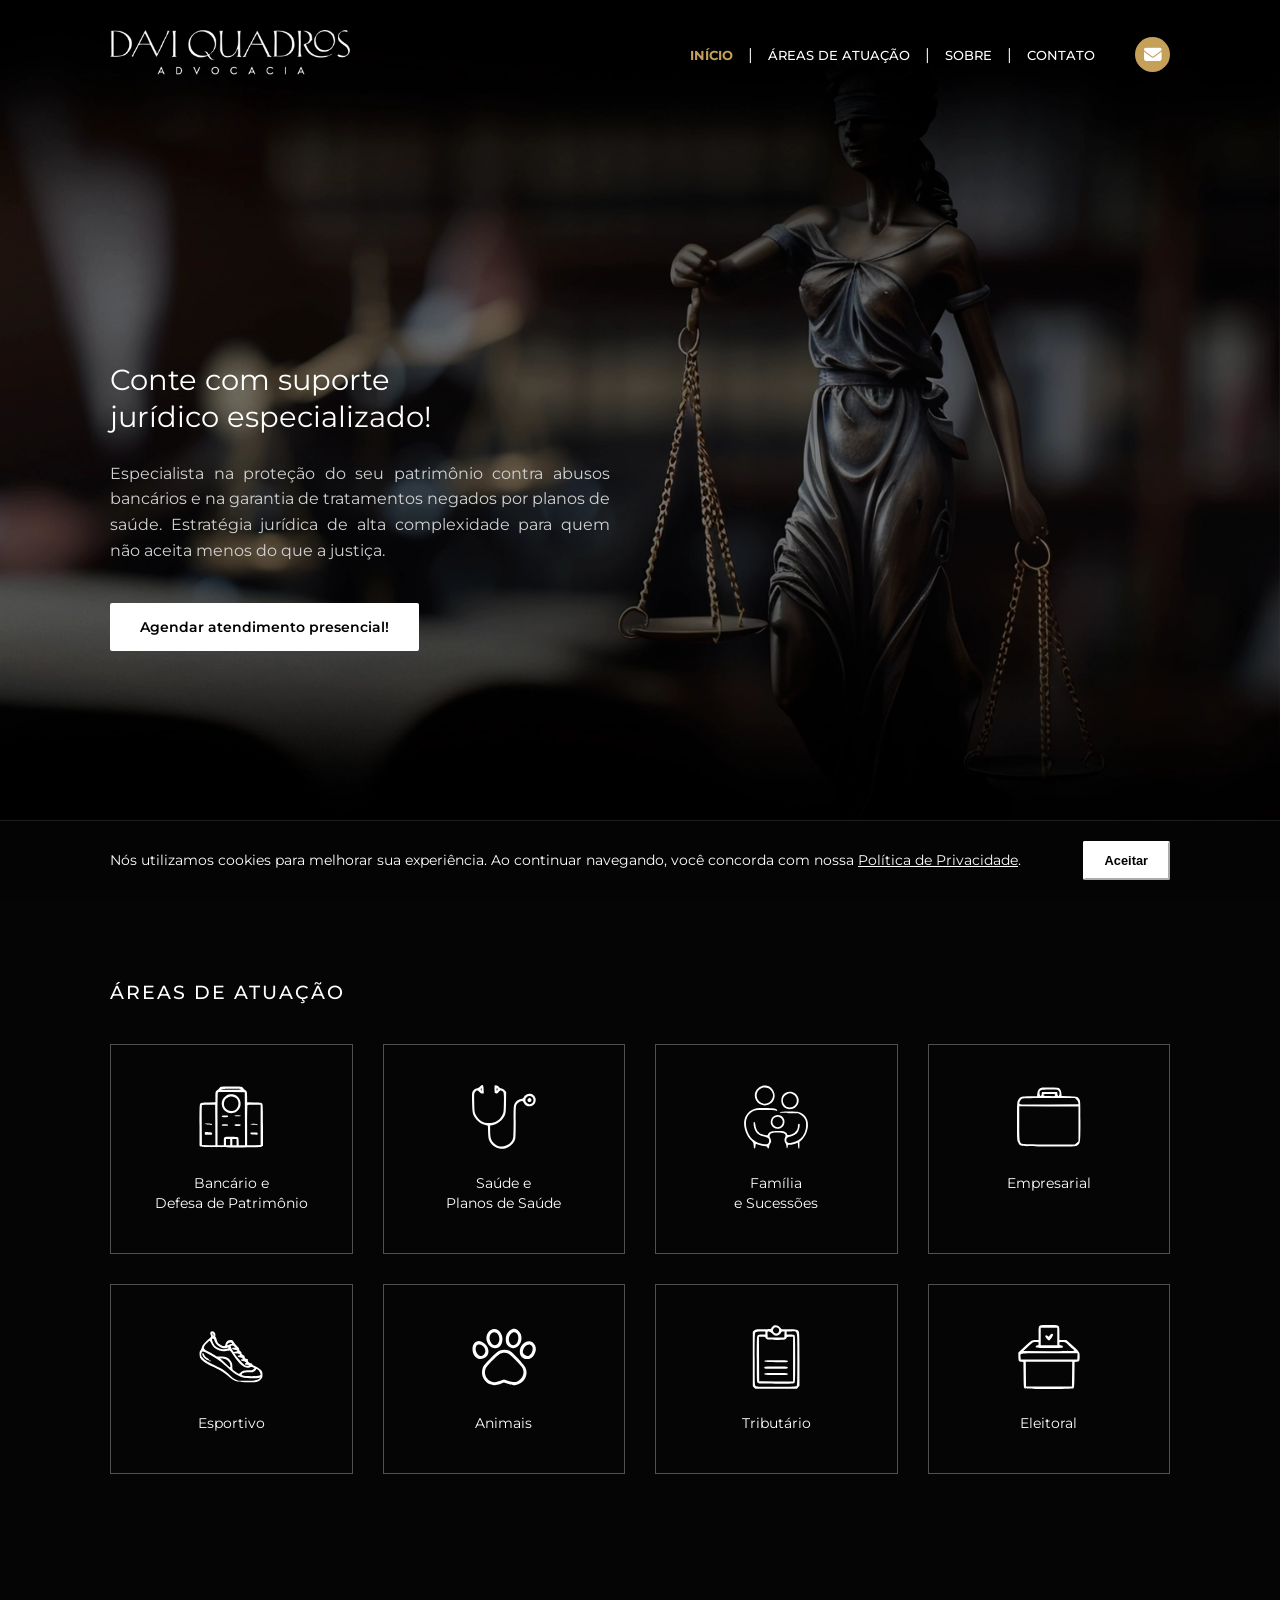
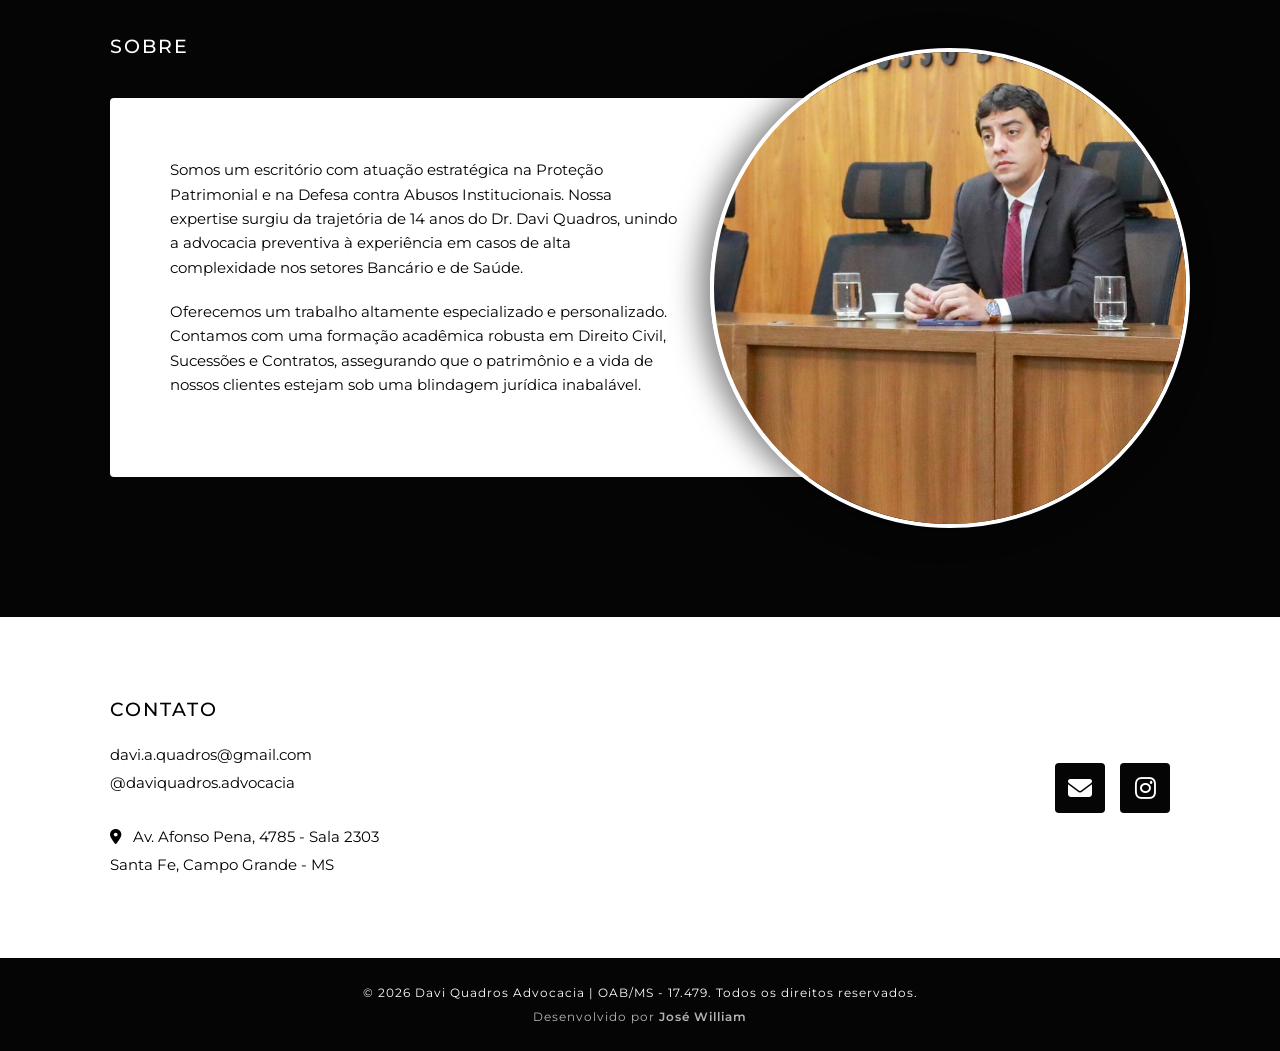
==== commit d17b2b6b: "fix: inserção favicon Dark e Light" ====
--- a/index.html
+++ b/index.html
@@ -6,6 +6,19 @@
     <title>
       Davi Quadros Advocacia | Especialista em Direito Bancário e Saúde
     </title>
+    <link rel="icon" type="image/x-icon" href="./images/favicon2.ico" />
+    <link
+      rel="icon"
+      href="./images/faviconDark.ico"
+      type="image/x-icon"
+      media="(prefers-color-scheme: light)"
+    />
+    <link
+      rel="icon"
+      href="./images/faviconLight.ico"
+      type="image/x-icon"
+      media="(prefers-color-scheme: dark)"
+    />
 
     <meta name="color-scheme" content="dark" />
     <meta
--- a/style.css
+++ b/style.css
@@ -504,8 +504,10 @@
     top: 5rem;
     left: 0;
     width: 100%;
-    background-color: var(--bg-dark);
-    padding: 1.875rem 0;
+    background-color: rgba(5, 5, 5, 0.8);
+    backdrop-filter: blur(8px); /* Efeito de vidro moderno */
+    -webkit-backdrop-filter: blur(8px);
+    padding: 2rem 0;
     margin: 0;
     border-bottom: 1px solid #333;
   }
@@ -513,6 +515,7 @@
   .nav-list.active li {
     width: 100%;
     text-align: center;
+    padding: 0.25rem 0;
   }
 
   .nav-list.active li:not(:last-child)::after {
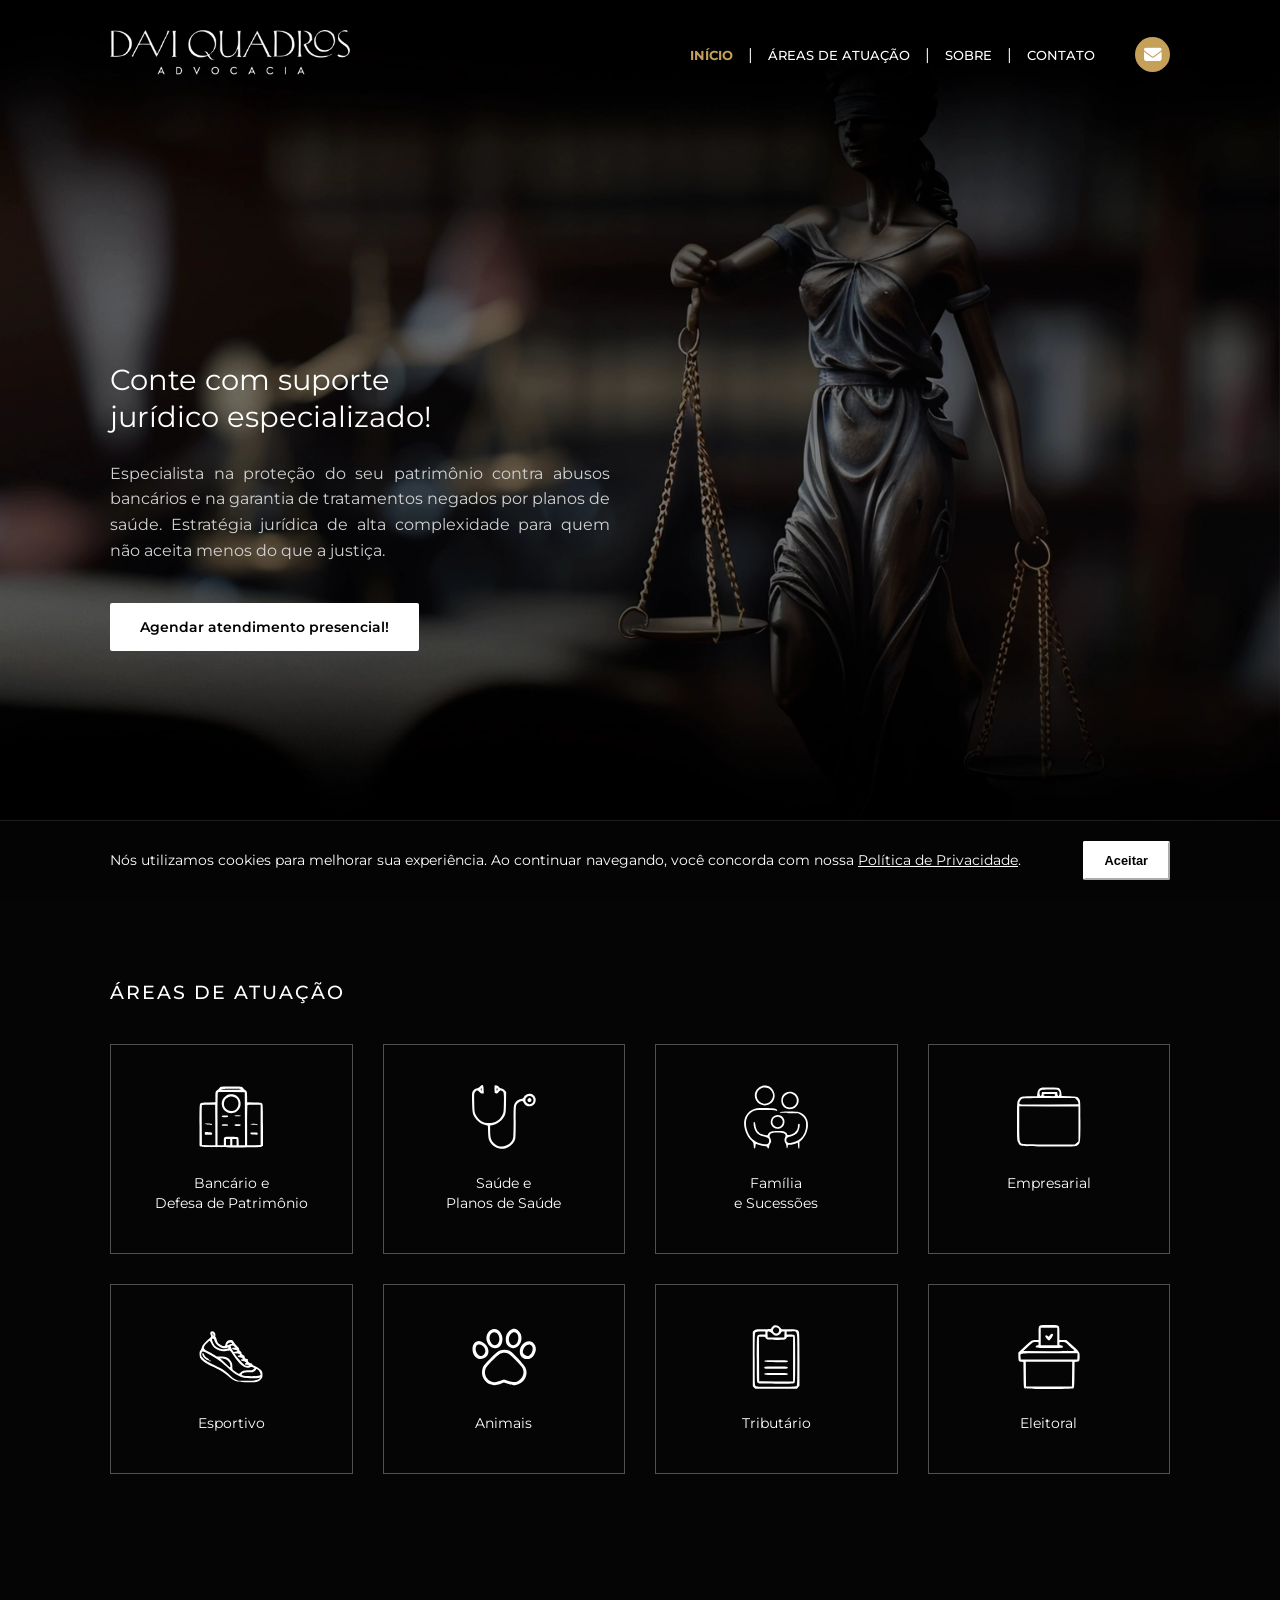
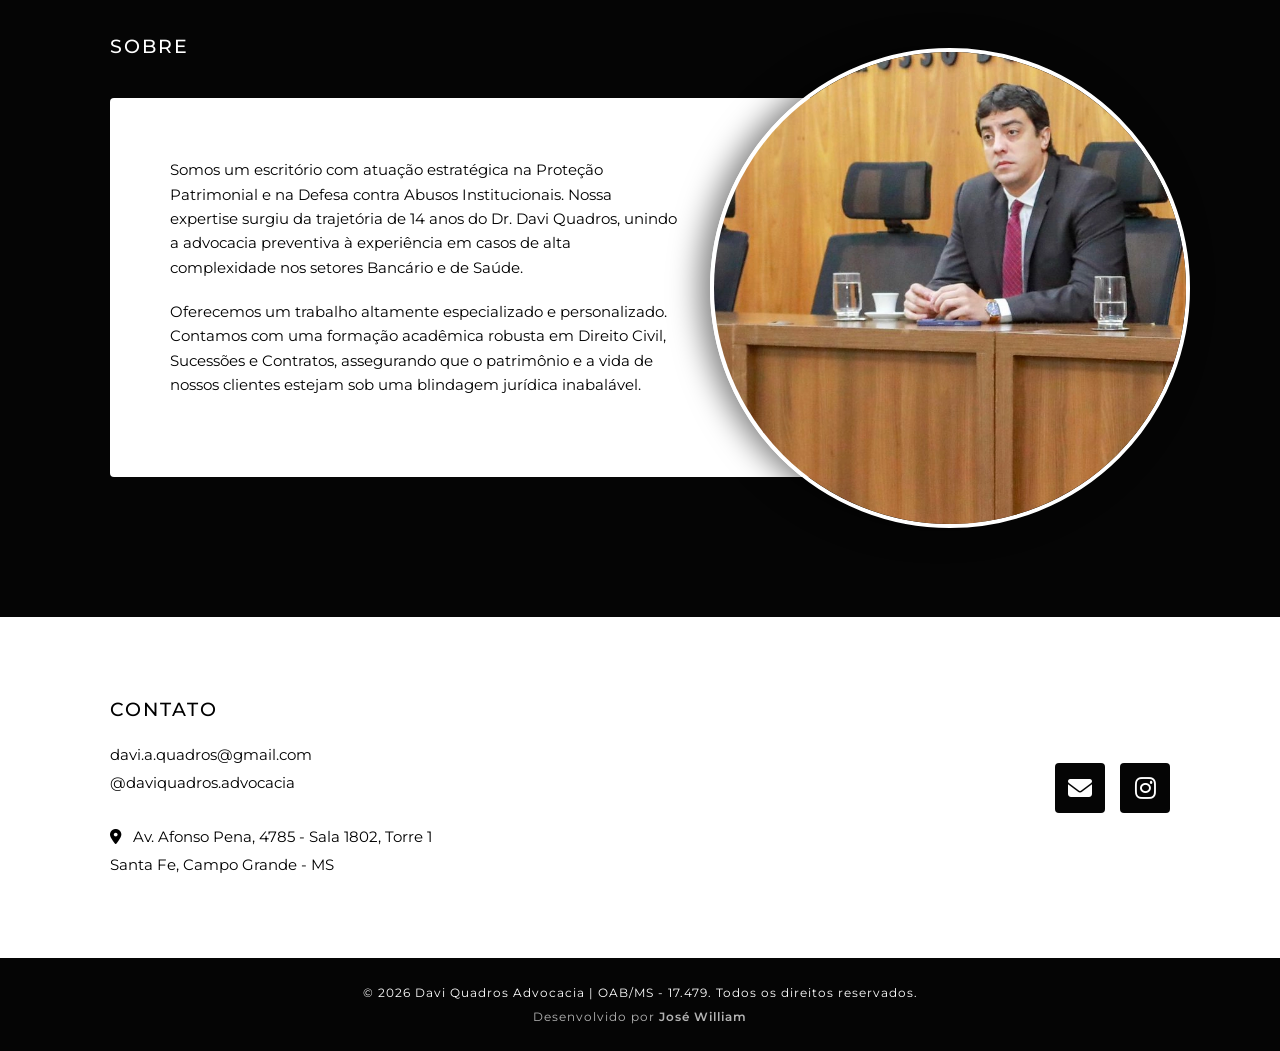
==== commit 71352826: "Atualiza localização e política de privacidade" ====
--- a/index.html
+++ b/index.html
@@ -242,7 +242,7 @@
                   class="fa-solid fa-location-dot"
                   style="margin-right: 8px"
                 ></i>
-                Av. Afonso Pena, 4785 - Sala 2303<br />
+                Av. Afonso Pena, 4785 - Sala 1802, Torre 1<br />
                 Santa Fe, Campo Grande - MS
               </a>
             </address>
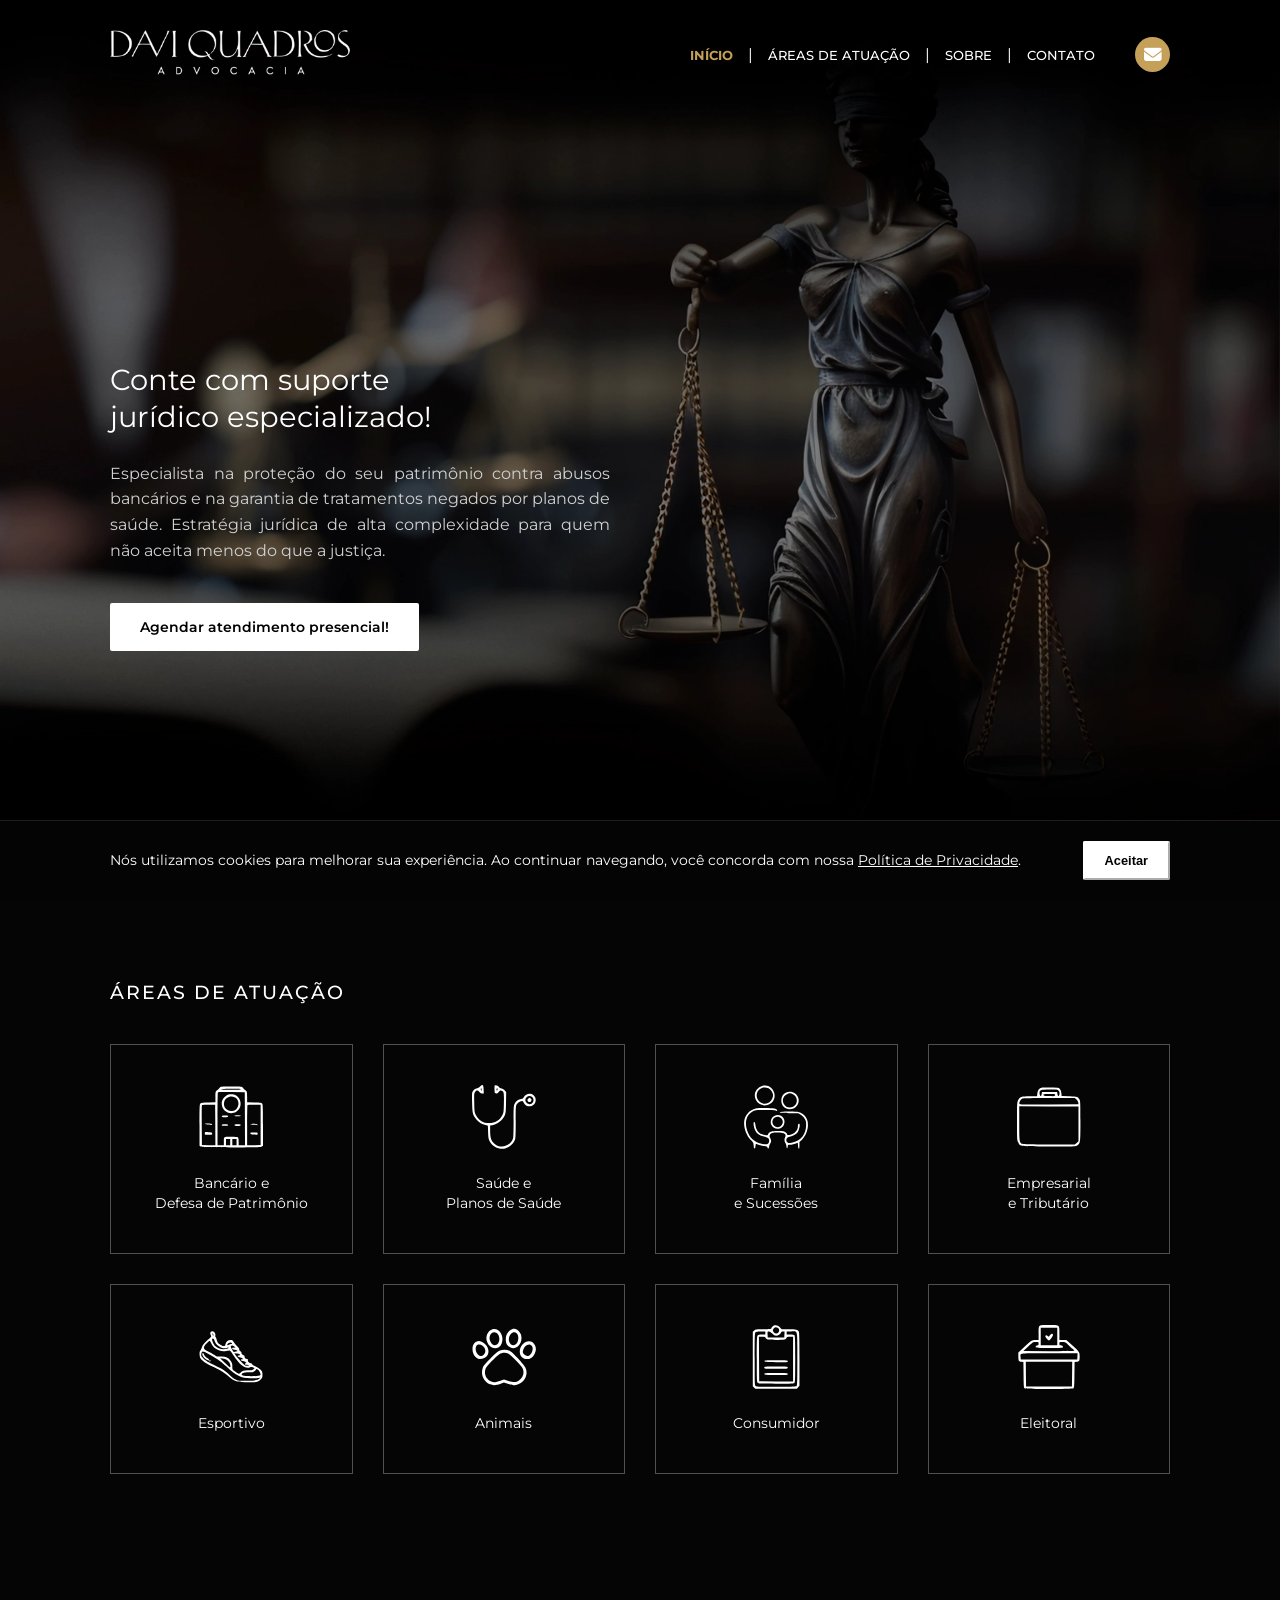
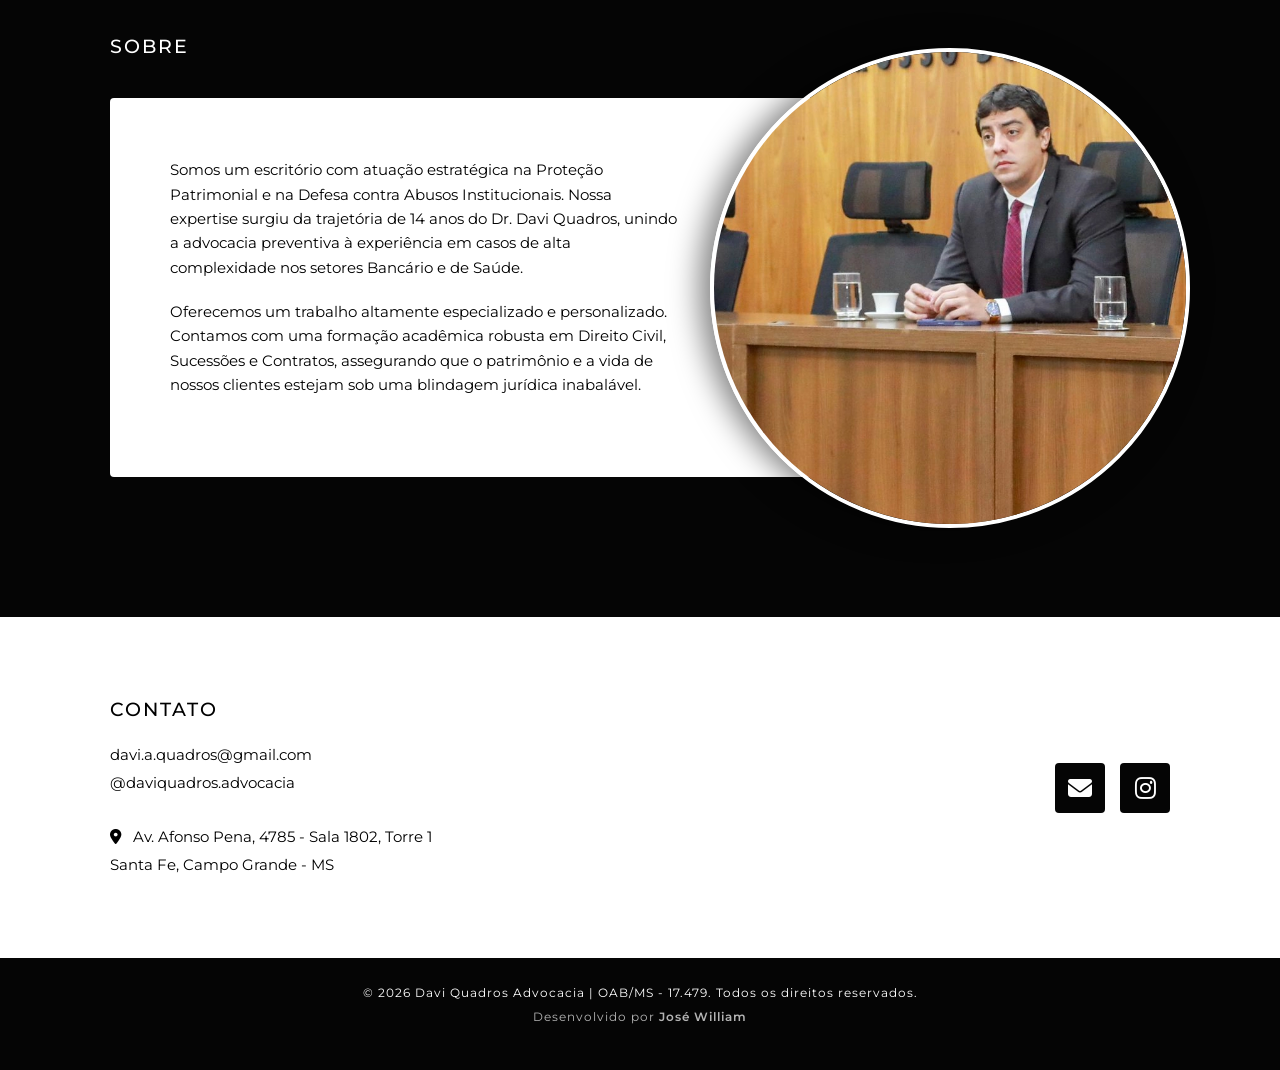
==== commit ae59eb04: "feat: adiciona calculo automatico de anos de experiencia na secao sobre" ====
--- a/index.html
+++ b/index.html
@@ -151,7 +151,7 @@
               <div class="card-icon">
                 <img src="./images/empresa.svg" alt="Ícone Empresarial" />
               </div>
-              <h3>Empresarial</h3>
+              <h3>Empresarial <br />e Tributário</h3>
             </article>
 
             <article class="card-area">
@@ -172,7 +172,7 @@
               <div class="card-icon">
                 <img src="./images/tributario.svg" alt="Ícone Tributario" />
               </div>
-              <h3>Tributário</h3>
+              <h3>Consumidor</h3>
             </article>
 
             <article class="card-area">
@@ -195,7 +195,8 @@
               <p>
                 Somos um escritório com atuação estratégica na Proteção
                 Patrimonial e na Defesa contra Abusos Institucionais. Nossa
-                expertise surgiu da trajetória de 14 anos do Dr. Davi Quadros,
+                expertise surgiu da trajetória de
+                <span id="anos-experiencia">14</span> anos do Dr. Davi Quadros,
                 unindo a advocacia preventiva à experiência em casos de alta
                 complexidade nos setores Bancário e de Saúde.
               </p>
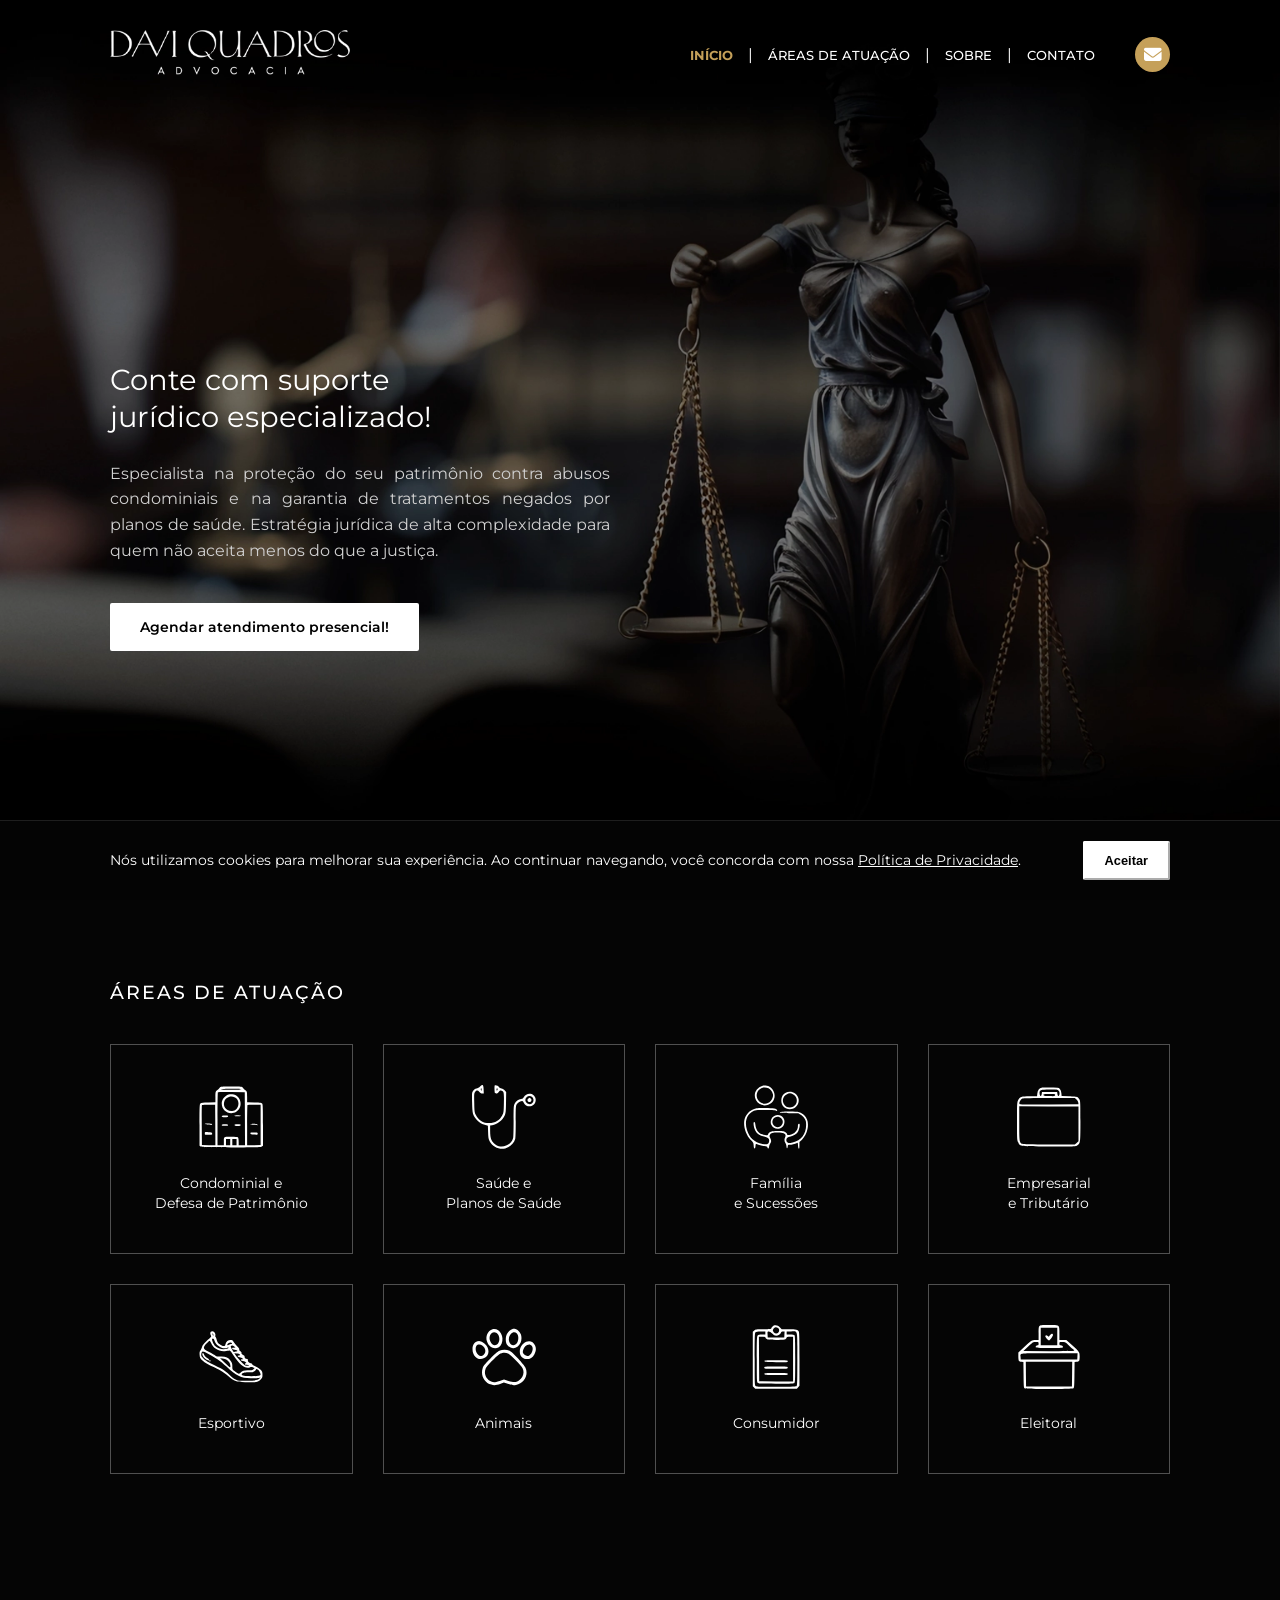
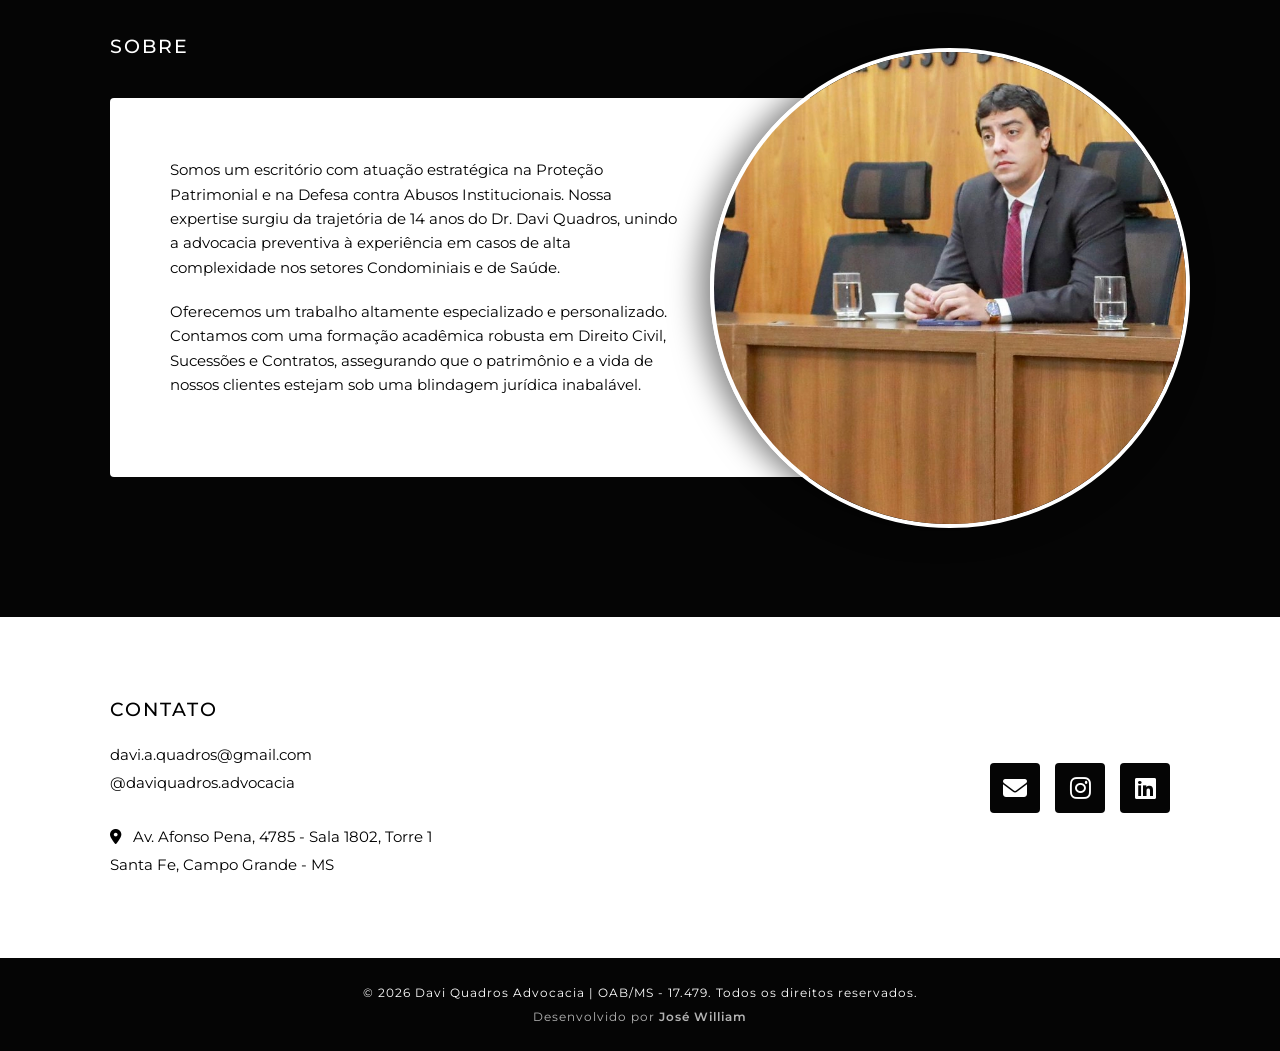
==== commit 55b8ee86: "feat: atualiza foco para direito condominial e insere link do LinkedIn" ====
--- a/index.html
+++ b/index.html
@@ -4,7 +4,7 @@
     <meta charset="UTF-8" />
     <meta name="viewport" content="width=device-width, initial-scale=1.0" />
     <title>
-      Davi Quadros Advocacia | Especialista em Direito Bancário e Saúde
+      Davi Quadros Advocacia | Especialista em Direito Condominial e Saúde
     </title>
     <link rel="icon" type="image/x-icon" href="./images/favicon2.ico" />
     <link
@@ -23,16 +23,16 @@
     <meta name="color-scheme" content="dark" />
     <meta
       name="description"
-      content="Davi Quadros Advocacia. Especialista na proteção do seu patrimônio contra abusos bancários e planos de saúde em Campo Grande - MS."
+      content="Davi Quadros Advocacia. Especialista na proteção do seu patrimônio contra abusos condominia e planos de saúde em Campo Grande - MS."
     />
     <meta property="og:type" content="website" />
     <meta
       property="og:title"
-      content="Davi Quadros Advocacia | Especialista em Direito Bancário e Saúde"
+      content="Davi Quadros Advocacia | Especialista em Direito Condominial e Saúde"
     />
     <meta
       property="og:description"
-      content="Especialista na proteção do seu patrimônio contra abusos bancários e na garantia de tratamentos negados por planos de saúde."
+      content="Especialista na proteção do seu patrimônio contra abusos condominial e na garantia de tratamentos negados por planos de saúde."
     />
     <meta property="og:url" content="https://davi-araujo-quadros.vercel.app/" />
     <meta
@@ -108,10 +108,10 @@
             Conte com suporte<br />jurídico especializado!
           </h1>
           <p class="hero-description">
-            Especialista na proteção do seu patrimônio contra abusos bancários e
-            na garantia de tratamentos negados por planos de saúde. Estratégia
-            jurídica de alta complexidade para quem não aceita menos do que a
-            justiça.
+            Especialista na proteção do seu patrimônio contra abusos
+            condominiais e na garantia de tratamentos negados por planos de
+            saúde. Estratégia jurídica de alta complexidade para quem não aceita
+            menos do que a justiça.
           </p>
           <a
             href="mailto:davi.a.quadros@gmail.com?subject=Agendamento de Atendimento - Pelo Site"
@@ -128,9 +128,9 @@
           <div class="atuacao-grid">
             <article class="card-area">
               <div class="card-icon">
-                <img src="./images/bancario.svg" alt="Ícone Bancário" />
-              </div>
-              <h3>Bancário e<br />Defesa de Patrimônio</h3>
+                <img src="./images/bancario.svg" alt="Ícone Predio" />
+              </div>
+              <h3>Condominial e<br />Defesa de Patrimônio</h3>
             </article>
 
             <article class="card-area">
@@ -198,7 +198,7 @@
                 expertise surgiu da trajetória de
                 <span id="anos-experiencia">14</span> anos do Dr. Davi Quadros,
                 unindo a advocacia preventiva à experiência em casos de alta
-                complexidade nos setores Bancário e de Saúde.
+                complexidade nos setores Condominiais e de Saúde.
               </p>
               <p>
                 Oferecemos um trabalho altamente especializado e personalizado.
@@ -263,6 +263,14 @@
               class="btn-square"
               aria-label="Instagram"
               ><i class="fa-brands fa-instagram"></i
+            ></a>
+            <a
+              href="https://www.linkedin.com/in/davi-ara%C3%BAjo-quadros-817040407/"
+              target="_blank"
+              rel="noopener noreferrer"
+              class="btn-square"
+              aria-label="LinkedIn"
+              ><i class="fa-brands fa-linkedin"></i
             ></a>
           </div>
         </div>
